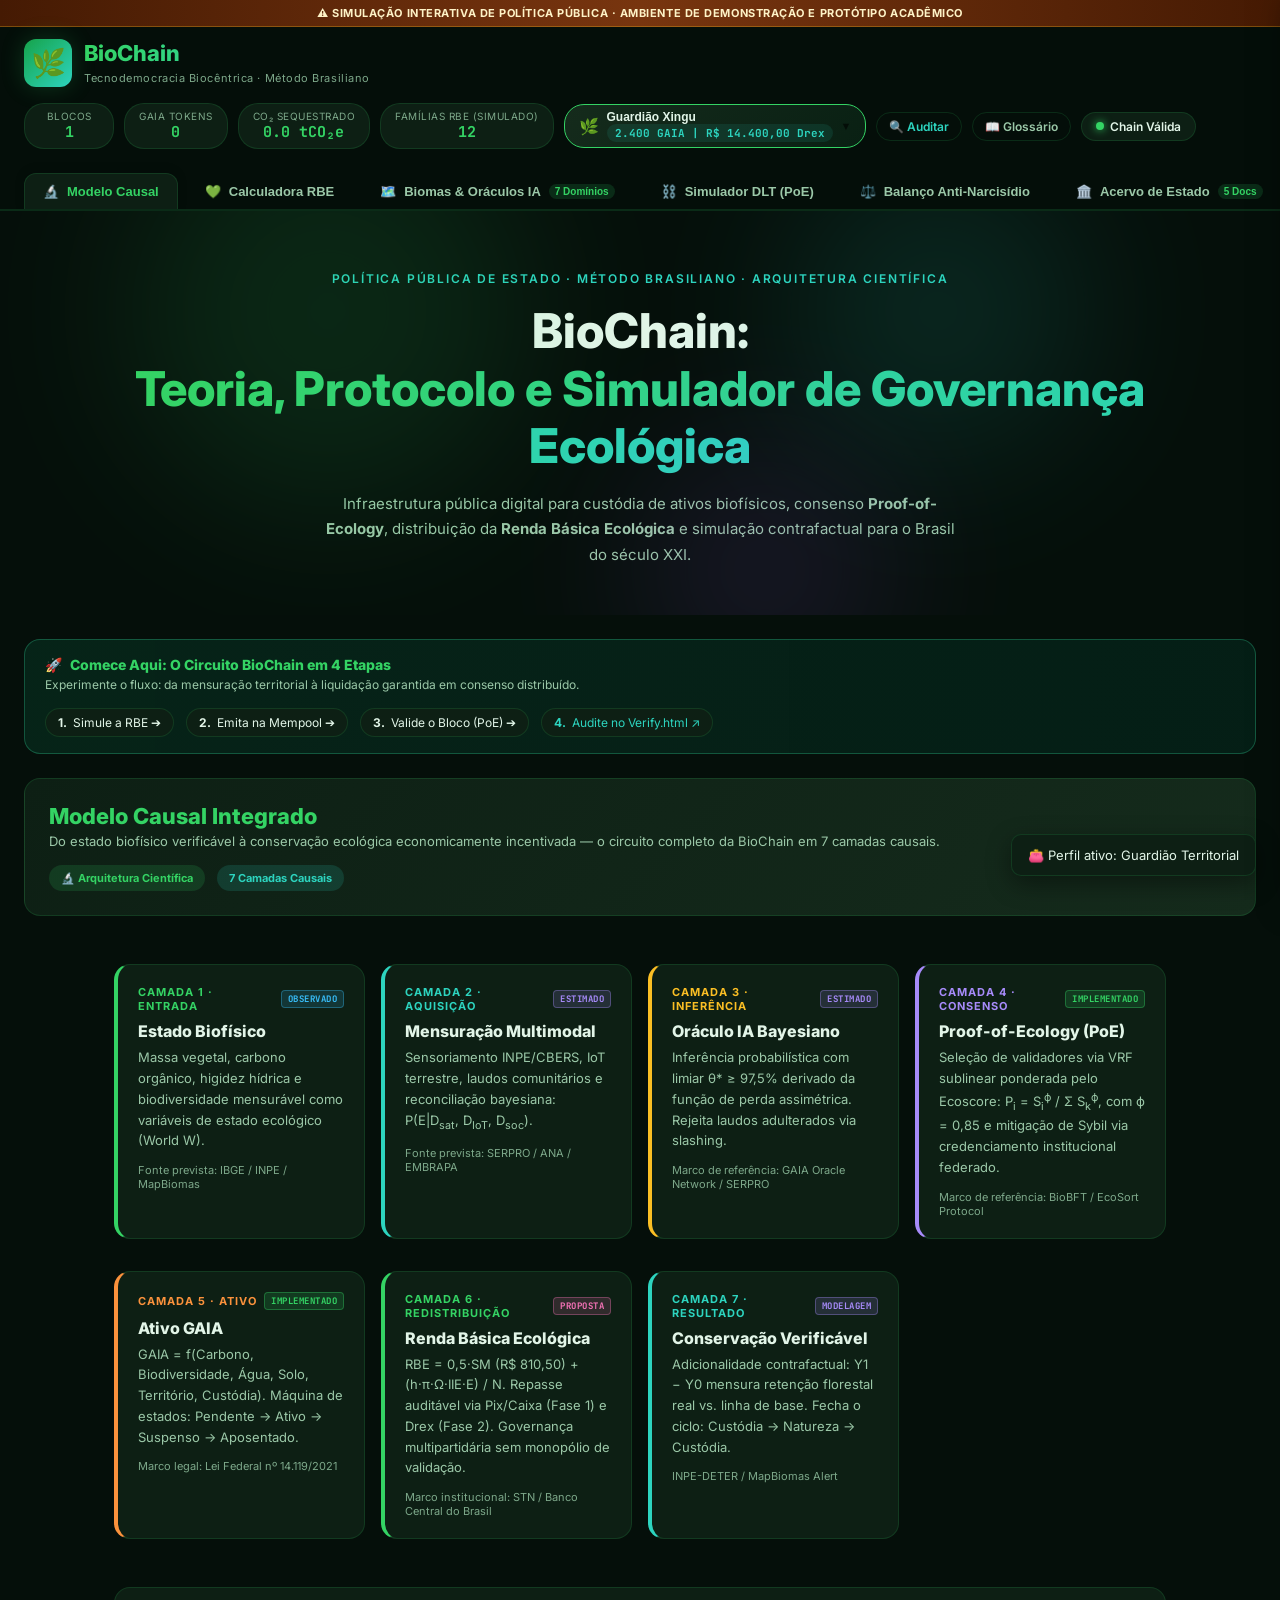
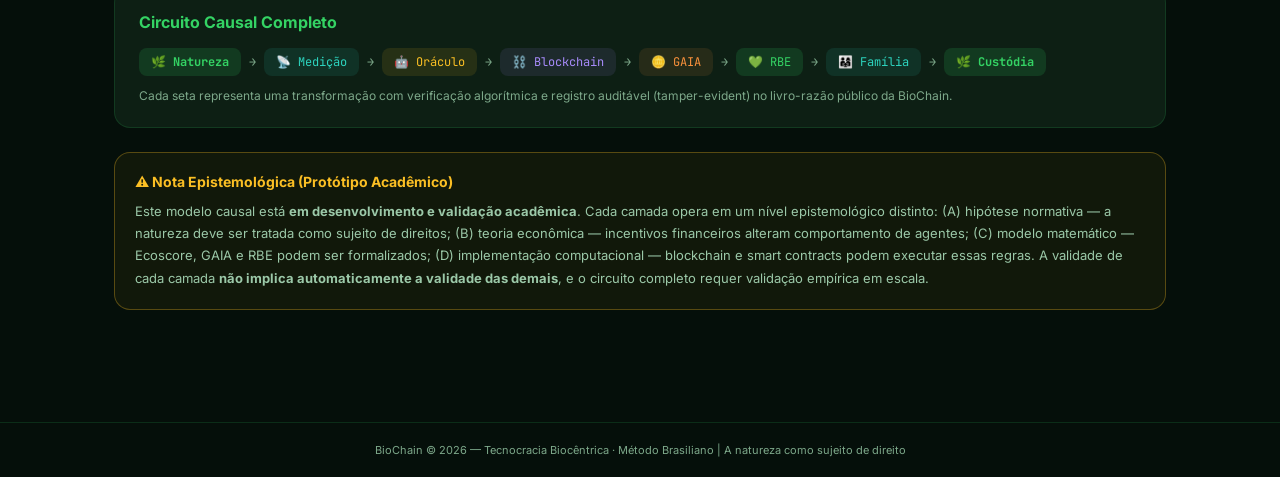
==== index.html @ 83ea4dd7 "feat: implementa as 53 propostas de melhoria (P0-P3) - parameters.json canonico, verify.html indepen" ====
<!DOCTYPE html>
<html lang="pt-BR">
<head>
  <meta charset="UTF-8" />
  <meta name="viewport" content="width=device-width, initial-scale=1.0" />
  <title>BioChain — Plataforma da Tecnocracia Biocêntrica & Política Pública</title>
  <meta name="description" content="Infraestrutura pública descentralizada para custódia de ativos naturais, Proof-of-Ecology, Renda Básica Ecológica e governança ecológica no Brasil." />
  <link rel="preconnect" href="https://fonts.googleapis.com" />
  <link rel="preconnect" href="https://fonts.gstatic.com" crossorigin />
  <link href="https://fonts.googleapis.com/css2?family=Inter:wght@300;400;500;600;700;800&family=JetBrains+Mono:wght@400;500;700&display=swap" rel="stylesheet" />
  <link rel="stylesheet" href="style.css" />
</head>
<body>

  <!-- ═══════════════════ BANNER DE PROTÓTIPO ═══════════════════ -->
  <div class="prototype-notice-bar">
    <span>⚠️ SIMULAÇÃO INTERATIVA DE POLÍTICA PÚBLICA · AMBIENTE DE DEMONSTRAÇÃO E PROTÓTIPO ACADÊMICO</span>
  </div>

  <!-- ═══════════════════ HEADER ═══════════════════ -->
  <header class="header">
    <div class="header-inner">
      <div class="brand">
        <div class="brand-icon">🌿</div>
        <div>
          <h1 class="brand-name">BioChain</h1>
          <span class="brand-sub">Tecnodemocracia Biocêntrica · Método Brasiliano</span>
        </div>
      </div>
      <div class="header-stats">
        <div class="stat-pill" id="stat-blocks">
          <span class="stat-label">Blocos</span>
          <span class="stat-val" id="val-blocks">1</span>
        </div>
        <div class="stat-pill" id="stat-tokens">
          <span class="stat-label">GAIA Tokens</span>
          <span class="stat-val" id="val-tokens">0</span>
        </div>
        <div class="stat-pill" id="stat-co2">
          <span class="stat-label">CO₂ Sequestrado</span>
          <span class="stat-val" id="val-co2">0 tC</span>
        </div>
        <div class="stat-pill" id="stat-rbe">
          <span class="stat-label">Famílias RBE (Simulado)</span>
          <span class="stat-val" id="val-rbe-familias">15.420</span>
        </div>
        <!-- BioWallet Pill (Acessível) -->
        <button type="button" class="wallet-pill" id="wallet-pill" onclick="toggleWalletDrawer()" aria-label="Abrir carteira digital Drex e perfil institucional" aria-expanded="false" aria-controls="wallet-drawer" title="Clique para gerenciar sua carteira Drex">
          <span class="wallet-profile-icon" id="wallet-icon">🌿</span>
          <div style="display: flex; flex-direction: column; text-align: left;">
            <span class="wallet-name" id="wallet-name">Guardião Xingu</span>
            <span class="wallet-balance-tag" id="wallet-balance">2.400 GAIA | R$ 14.400 Drex</span>
          </div>
          <span style="font-size: 11px; opacity: 0.6;">▼</span>
        </button>
        <a href="verify.html" target="_blank" class="btn btn-ghost btn-sm" title="Auditoria Criptográfica Independente (D14)" style="padding: 6px 12px; border-radius: 20px; font-size: 12px; border: 1px solid var(--border); color: var(--teal); text-decoration: none;">🔍 Auditar</a>
        <button type="button" class="btn btn-ghost btn-sm" onclick="openGlossaryModal()" title="Abrir glossário de conceitos e fórmulas da BioChain" aria-haspopup="dialog" style="padding: 6px 12px; border-radius: 20px; font-size: 12px; border: 1px solid var(--border);">
          📖 Glossário
        </button>
        <div class="pill-status" id="chain-status">
          <span class="dot green"></span> Chain Válida
        </div>
      </div>
    </div>

    <!-- Navegação por Módulos em Ordem Narrativa de Decisão -->
    <nav class="nav-tabs-container" role="tablist" aria-label="Módulos da Plataforma BioChain">
      <button class="tab-btn active" id="btn-tab-causal" onclick="switchTab('causal')" role="tab" aria-selected="true" aria-controls="tab-causal" tabindex="0">
        <span>🔬</span> Modelo Causal
      </button>
      <button class="tab-btn" id="btn-tab-rbe" onclick="switchTab('rbe')" role="tab" aria-selected="false" aria-controls="tab-rbe" tabindex="0">
        <span>💚</span> Calculadora RBE
      </button>
      <button class="tab-btn" id="btn-tab-biomas" onclick="switchTab('biomas')" role="tab" aria-selected="false" aria-controls="tab-biomas" tabindex="0">
        <span>🗺️</span> Biomas & Oráculos IA <span class="tab-badge">7 Domínios</span>
      </button>
      <button class="tab-btn" id="btn-tab-dlt" onclick="switchTab('dlt')" role="tab" aria-selected="false" aria-controls="tab-dlt" tabindex="0">
        <span>⛓️</span> Simulador DLT (PoE)
      </button>
      <button class="tab-btn" id="btn-tab-narcisidio" onclick="switchTab('narcisidio')" role="tab" aria-selected="false" aria-controls="tab-narcisidio" tabindex="0">
        <span>⚖️</span> Balanço Anti-Narcisídio
      </button>
      <button class="tab-btn" id="btn-tab-politica" onclick="switchTab('politica')" role="tab" aria-selected="false" aria-controls="tab-politica" tabindex="0">
        <span>🏛️</span> Acervo de Estado <span class="tab-badge">5 Docs</span>
      </button>
    </nav>
  </header>

  <!-- ═══════════════════ HERO ═══════════════════ -->
  <section class="hero">
    <div class="hero-bg-orbs">
      <div class="orb orb1"></div>
      <div class="orb orb2"></div>
      <div class="orb orb3"></div>
    </div>
    <div class="hero-content">
      <p class="hero-eyebrow">Política Pública de Estado · Método Brasiliano · Arquitetura Científica</p>
      <h2 class="hero-title">BioChain:<br/><span class="gradient-text">Teoria, Protocolo e Simulador de Governança Ecológica</span></h2>
      <p class="hero-desc">
        Infraestrutura pública digital para custódia de ativos biofísicos, consenso <b>Proof-of-Ecology</b>,
        distribuição da <b>Renda Básica Ecológica</b> e simulação contrafactual para o Brasil do século XXI.
      </p>
    </div>
  </section>

  <!-- ═══════════════════ TAB: MODELO CAUSAL INTEGRADO ═══════════════════ -->
  <div id="tab-causal" class="tab-content active" role="tabpanel" aria-labelledby="btn-tab-causal" tabindex="0">
    <section class="biomes-section">
      <!-- Onboarding Guiado (F3) -->
      <div class="onboarding-banner" role="region" aria-label="Guia Rápido de Onboarding">
        <div>
          <div style="font-weight: 800; font-size: 14px; color: var(--green); display: flex; align-items: center; gap: 8px;">
            <span>🚀</span> Comece Aqui: O Circuito BioChain em 4 Etapas
          </div>
          <div style="font-size: 12px; color: var(--text2); margin-top: 4px;">
            Experimente o fluxo: da mensuração territorial à liquidação garantida em consenso distribuído.
          </div>
        </div>
        <div class="onboarding-steps">
          <div class="onboarding-step-pill" onclick="switchTab('rbe')"><b>1.</b> Simule a RBE ➔</div>
          <div class="onboarding-step-pill" onclick="switchTab('dlt')"><b>2.</b> Emita na Mempool ➔</div>
          <div class="onboarding-step-pill" onclick="switchTab('dlt'); setTimeout(mineBlock, 300);"><b>3.</b> Valide o Bloco (PoE) ➔</div>
          <a href="verify.html" target="_blank" class="onboarding-step-pill" style="text-decoration:none; color:var(--teal);"><b>4.</b> Audite no Verify.html ↗</a>
        </div>
      </div>
      <div class="biomes-header-box">
        <div>
          <h2 style="font-size: 22px; font-weight: 800; color: var(--green);">Modelo Causal Integrado</h2>
          <p style="font-size: 13px; color: var(--text2); margin-top: 4px;">
            Do estado biofísico verificável à conservação ecológica economicamente incentivada — o circuito completo da BioChain em 7 camadas causais.
          </p>
        </div>
        <div style="display: flex; gap: 12px; align-items: center;">
          <span class="badge" style="background: rgba(52,211,100,0.15); color: var(--green); padding: 6px 12px; border-radius: 20px;">
            🔬 Arquitetura Científica
          </span>
          <span class="badge" style="background: rgba(45,212,191,0.15); color: var(--teal); padding: 6px 12px; border-radius: 20px;">
            7 Camadas Causais
          </span>
        </div>
      </div>

      <!-- Diagrama de Fluxo Causal em 7 Camadas -->
      <div style="padding: 24px; max-width: 1100px; margin: 0 auto;">

        <!-- Ciclo visual em seta com cards -->
        <div style="display: grid; grid-template-columns: repeat(auto-fit, minmax(220px, 1fr)); gap: 16px; margin-bottom: 32px;">

          <div class="card" style="border-left: 4px solid var(--green); padding: 20px;">
            <div style="display:flex; justify-content:space-between; align-items:center; margin-bottom: 8px;"><span style="font-size: 11px; font-weight: 700; color: var(--green); text-transform: uppercase; letter-spacing: 1px;">Camada 1 · Entrada</span><span class="data-tag data-tag-obs">Observado</span></div>
            <div style="font-size: 16px; font-weight: 800; color: var(--text); margin-bottom: 6px;">Estado Biofísico</div>
            <div style="font-size: 13px; color: var(--text2); line-height: 1.6;">Massa vegetal, carbono orgânico, higidez hídrica e biodiversidade mensurável como variáveis de estado ecológico (World W).</div>
            <div style="margin-top: 12px; font-size: 11px; color: var(--text3);">Fonte prevista: IBGE / INPE / MapBiomas</div>
          </div>

          <div class="card" style="border-left: 4px solid var(--teal); padding: 20px;">
            <div style="display:flex; justify-content:space-between; align-items:center; margin-bottom: 8px;"><span style="font-size: 11px; font-weight: 700; color: var(--teal); text-transform: uppercase; letter-spacing: 1px;">Camada 2 · Aquisição</span><span class="data-tag data-tag-est">Estimado</span></div>
            <div style="font-size: 16px; font-weight: 800; color: var(--text); margin-bottom: 6px;">Mensuração Multimodal</div>
            <div style="font-size: 13px; color: var(--text2); line-height: 1.6;">Sensoriamento INPE/CBERS, IoT terrestre, laudos comunitários e reconciliação bayesiana: P(E|D<sub>sat</sub>, D<sub>IoT</sub>, D<sub>soc</sub>).</div>
            <div style="margin-top: 12px; font-size: 11px; color: var(--text3);">Fonte prevista: SERPRO / ANA / EMBRAPA</div>
          </div>

          <div class="card" style="border-left: 4px solid var(--gold); padding: 20px;">
            <div style="display:flex; justify-content:space-between; align-items:center; margin-bottom: 8px;"><span style="font-size: 11px; font-weight: 700; color: var(--gold); text-transform: uppercase; letter-spacing: 1px;">Camada 3 · Inferência</span><span class="data-tag data-tag-est">Estimado</span></div>
            <div style="font-size: 16px; font-weight: 800; color: var(--text); margin-bottom: 6px;">Oráculo IA Bayesiano</div>
            <div style="font-size: 13px; color: var(--text2); line-height: 1.6;">Inferência probabilística com limiar θ* ≥ 97,5% derivado da função de perda assimétrica. Rejeita laudos adulterados via slashing.</div>
            <div style="margin-top: 12px; font-size: 11px; color: var(--text3);">Marco de referência: GAIA Oracle Network / SERPRO</div>
          </div>

          <div class="card" style="border-left: 4px solid #a78bfa; padding: 20px;">
            <div style="display:flex; justify-content:space-between; align-items:center; margin-bottom: 8px;"><span style="font-size: 11px; font-weight: 700; color: #a78bfa; text-transform: uppercase; letter-spacing: 1px;">Camada 4 · Consenso</span><span class="data-tag data-tag-norm">Implementado</span></div>
            <div style="font-size: 16px; font-weight: 800; color: var(--text); margin-bottom: 6px;">Proof-of-Ecology (PoE)</div>
            <div style="font-size: 13px; color: var(--text2); line-height: 1.6;">Seleção de validadores via VRF sublinear ponderada pelo Ecoscore: P<sub>i</sub> = S<sub>i</sub><sup>ϕ</sup> / Σ S<sub>k</sub><sup>ϕ</sup>, com ϕ = 0,85 e mitigação de Sybil via credenciamento institucional federado.</div>
            <div style="margin-top: 12px; font-size: 11px; color: var(--text3);">Marco de referência: BioBFT / EcoSort Protocol</div>
          </div>

          <div class="card" style="border-left: 4px solid #fb923c; padding: 20px;">
            <div style="display:flex; justify-content:space-between; align-items:center; margin-bottom: 8px;"><span style="font-size: 11px; font-weight: 700; color: #fb923c; text-transform: uppercase; letter-spacing: 1px;">Camada 5 · Ativo</span><span class="data-tag data-tag-norm">Implementado</span></div>
            <div style="font-size: 16px; font-weight: 800; color: var(--text); margin-bottom: 6px;">Ativo GAIA</div>
            <div style="font-size: 13px; color: var(--text2); line-height: 1.6;">GAIA = f(Carbono, Biodiversidade, Água, Solo, Território, Custódia). Máquina de estados: Pendente → Ativo → Suspenso → Aposentado.</div>
            <div style="margin-top: 12px; font-size: 11px; color: var(--text3);">Marco legal: Lei Federal nº 14.119/2021</div>
          </div>

          <div class="card" style="border-left: 4px solid var(--green); padding: 20px;">
            <div style="display:flex; justify-content:space-between; align-items:center; margin-bottom: 8px;"><span style="font-size: 11px; font-weight: 700; color: var(--green); text-transform: uppercase; letter-spacing: 1px;">Camada 6 · Redistribuição</span><span class="data-tag data-tag-prop">Proposta</span></div>
            <div style="font-size: 16px; font-weight: 800; color: var(--text); margin-bottom: 6px;">Renda Básica Ecológica</div>
            <div style="font-size: 13px; color: var(--text2); line-height: 1.6;">RBE = 0,5·SM (R$ 810,50) + (h·π·Ω·IIE·E) / N. Repasse auditável via Pix/Caixa (Fase 1) e Drex (Fase 2). Governança multipartidária sem monopólio de validação.</div>
            <div style="margin-top: 12px; font-size: 11px; color: var(--text3);">Marco institucional: STN / Banco Central do Brasil</div>
          </div>

          <div class="card" style="border-left: 4px solid var(--teal); padding: 20px;">
            <div style="display:flex; justify-content:space-between; align-items:center; margin-bottom: 8px;"><span style="font-size: 11px; font-weight: 700; color: var(--teal); text-transform: uppercase; letter-spacing: 1px;">Camada 7 · Resultado</span><span class="data-tag data-tag-est">Modelagem</span></div>
            <div style="font-size: 16px; font-weight: 800; color: var(--text); margin-bottom: 6px;">Conservação Verificável</div>
            <div style="font-size: 13px; color: var(--text2); line-height: 1.6;">Adicionalidade contrafactual: Y1 − Y0 mensura retenção florestal real vs. linha de base. Fecha o ciclo: Custódia → Natureza → Custódia.</div>
            <div style="margin-top: 12px; font-size: 11px; color: var(--text3);">INPE-DETER / MapBiomas Alert</div>
          </div>

        </div>

        <!-- Diagrama de fluxo em linha -->
        <div class="card" style="padding: 24px; margin-bottom: 24px;">
          <h3 style="font-size: 16px; font-weight: 700; color: var(--green); margin-bottom: 16px;">Circuito Causal Completo</h3>
          <div style="display: flex; align-items: center; gap: 8px; flex-wrap: wrap; font-size: 12px; font-family: 'JetBrains Mono', monospace;">
            <span style="background: rgba(52,211,100,0.15); color: var(--green); padding: 6px 12px; border-radius: 8px; font-weight: 700;">🌿 Natureza</span>
            <span style="color: var(--text3);">→</span>
            <span style="background: rgba(45,212,191,0.1); color: var(--teal); padding: 6px 12px; border-radius: 8px;">📡 Medição</span>
            <span style="color: var(--text3);">→</span>
            <span style="background: rgba(251,191,36,0.1); color: var(--gold); padding: 6px 12px; border-radius: 8px;">🤖 Oráculo</span>
            <span style="color: var(--text3);">→</span>
            <span style="background: rgba(167,139,250,0.1); color: #a78bfa; padding: 6px 12px; border-radius: 8px;">⛓️ Blockchain</span>
            <span style="color: var(--text3);">→</span>
            <span style="background: rgba(251,146,60,0.1); color: #fb923c; padding: 6px 12px; border-radius: 8px;">🪙 GAIA</span>
            <span style="color: var(--text3);">→</span>
            <span style="background: rgba(52,211,100,0.15); color: var(--green); padding: 6px 12px; border-radius: 8px;">💚 RBE</span>
            <span style="color: var(--text3);">→</span>
            <span style="background: rgba(45,212,191,0.1); color: var(--teal); padding: 6px 12px; border-radius: 8px;">👨‍👩‍👧 Família</span>
            <span style="color: var(--text3);">→</span>
            <span style="background: rgba(52,211,100,0.15); color: var(--green); padding: 6px 12px; border-radius: 8px; font-weight: 700;">🌿 Custódia</span>
          </div>
          <p style="font-size: 12px; color: var(--text3); margin-top: 12px;">Cada seta representa uma transformação com verificação algorítmica e registro auditável (tamper-evident) no livro-razão público da BioChain.</p>
        </div>

        <!-- Nota Epistemológica -->
        <div class="card" style="padding: 20px; border: 1px solid rgba(251,191,36,0.3); background: rgba(251,191,36,0.05);">
          <h3 style="font-size: 14px; font-weight: 700; color: var(--gold); margin-bottom: 10px;">⚠️ Nota Epistemológica (Protótipo Acadêmico)</h3>
          <p style="font-size: 13px; color: var(--text2); line-height: 1.7;">
            Este modelo causal está <b>em desenvolvimento e validação acadêmica</b>. Cada camada opera em um nível epistemológico distinto: 
            (A) hipótese normativa — a natureza deve ser tratada como sujeito de direitos; 
            (B) teoria econômica — incentivos financeiros alteram comportamento de agentes; 
            (C) modelo matemático — Ecoscore, GAIA e RBE podem ser formalizados; 
            (D) implementação computacional — blockchain e smart contracts podem executar essas regras.
            A validade de cada camada <b>não implica automaticamente a validade das demais</b>, e o circuito completo requer validação empírica em escala.
          </p>
        </div>

      </div>
    </section>
  </div>

  <!-- ═══════════════════ TAB 3: CALCULADORA RBE & DREX ═══════════════════ -->
  <div id="tab-rbe" class="tab-content" role="tabpanel" aria-labelledby="btn-tab-rbe" tabindex="0">
    <section class="rbe-section">
      <div class="biomes-header-box">
        <div>
          <h2 style="font-size: 22px; font-weight: 800; color: var(--green);">Simulador do Programa Nacional de Renda Básica Ecológica (RBE)</h2>
          <p style="font-size: 13px; color: var(--text2); margin-top: 4px;">
            Cálculo paramétrico do benefício de custódia segundo o Art. 14 do Anteprojeto de Lei da BioChain, com liquidação automática via Drex (Real Digital).
          </p>
        </div>
      </div>

      <div class="rbe-grid">
        <!-- Controles / Sliders -->
        <div class="card">
          <div class="card-header">
            <span class="card-icon">🎛️</span>
            <h3>Parâmetros Territoriais de Custódia</h3>
          </div>

          <div class="form-group">
            <label for="rbe-bioma">Bioma sob Custódia</label>
            <select id="rbe-bioma" onchange="calculateRBE()">
              <option value="Pantanal">Pantanal (Fator de Estresse: 1.35x)</option>
              <option value="Mata Atlântica">Mata Atlântica (Fator de Estresse: 1.40x)</option>
              <option value="Cerrado">Cerrado (Fator de Estresse: 1.25x)</option>
              <option value="Amazônia" selected>Amazônia (Fator de Estresse: 1.20x)</option>
              <option value="Caatinga">Caatinga (Fator de Estresse: 1.30x)</option>
              <option value="Pampa">Pampa (Fator de Estresse: 1.15x)</option>
              <option value="Zona Costeira e Marinha">Zona Costeira e Marinha (Fator: 1.25x)</option>
            </select>
          </div>

          <div class="range-slider-wrap">
            <div class="range-slider-head">
              <label for="rbe-area-slider">Área Preservada Auditada</label>
              <output class="range-val-badge" id="rbe-area-val" for="rbe-area-slider" aria-live="polite">150 ha</output>
            </div>
            <input type="range" class="range-input" id="rbe-area-slider" min="10" max="2000" step="10" value="150" oninput="calculateRBE()" aria-label="Área preservada auditada em hectares" />
          </div>

          <div class="range-slider-wrap">
            <div class="range-slider-head">
              <label for="rbe-families-slider">Famílias Guardiãs no Território</label>
              <output class="range-val-badge" id="rbe-families-val" for="rbe-families-slider" aria-live="polite">12 famílias</output>
            </div>
            <input type="range" class="range-input" id="rbe-families-slider" min="1" max="100" step="1" value="12" oninput="calculateRBE()" aria-label="Número de famílias guardiãs no território" />
          </div>

          <div class="range-slider-wrap">
            <div class="range-slider-head">
              <label for="rbe-iie-slider">Índice de Integridade Ecológica (IIE)</label>
              <output class="range-val-badge" id="rbe-iie-val" for="rbe-iie-slider" aria-live="polite">94%</output>
            </div>
            <input type="range" class="range-input" id="rbe-iie-slider" min="50" max="100" step="1" value="94" oninput="calculateRBE()" aria-label="Índice de Integridade Ecológica" />
          </div>

          <div style="background: var(--bg2); padding: 14px; border-radius: var(--radius-sm); font-size: 12px; color: var(--text2); line-height: 1.5;">
            💡 <b>Fórmula do Anteprojeto (Art. 14):</b> <code>RBE = 0,5·SM + (h·π·Ω·IIE·E) / N</code>, onde <b>0,5·SM = R$ 810,50</b> (piso social incondicional proposto), <b>π = R$ 12,50/ha·mês</b> (PSA Lei 14.119/2021), <b>Ω</b> é o fator de estresse do bioma, <b>IIE</b> a integridade auditada e <b>E = 1,0</b> a elegibilidade territorial. <span style="display:block;margin-top:6px;font-size:11px;color:var(--text3);">Teto prudencial distributivo: R$ 2.500,00/família·mês de PSA (Art. 14, § 3º) para evitar assimetrias concentradoras.</span>
          </div>
        </div>

        <!-- Resultados & Drex -->
        <div class="card">
          <div class="card-header">
            <span class="card-icon">💳</span>
            <h3>Demonstrativo de Liquidação</h3>
          </div>

          <div style="background: linear-gradient(135deg, rgba(52,211,100,0.1), rgba(45,212,191,0.05)); border: 1px solid var(--green); border-radius: var(--radius); padding: 20px; text-align: center; margin-bottom: 20px;">
            <span style="font-size: 12px; color: var(--text3); text-transform: uppercase; letter-spacing: 0.05em;">RBE Mensal por Família</span>
            <div style="font-size: 36px; font-weight: 800; color: var(--green); font-family: 'JetBrains Mono', monospace; margin: 6px 0;" id="rbe-total-family">
              —
            </div>
            <span style="font-size: 12px; color: var(--teal);" id="rbe-gaia-equiv">
              —
            </span>
          </div>

          <div class="biome-stats-grid">
            <div class="biome-stat-box">
              <span class="biome-stat-lbl">Repasse Mensal Território</span>
              <span class="biome-stat-val" id="rbe-territorio-total">—</span>
            </div>
            <div class="biome-stat-box">
              <span class="biome-stat-lbl">CO₂e Sequestrado Anual</span>
              <span class="biome-stat-val" id="rbe-co2-anual">—</span>
            </div>
            <div class="biome-stat-box" style="grid-column: 1 / -1; background: rgba(45, 212, 191, 0.05); border-color: rgba(45, 212, 191, 0.2);">
              <span class="biome-stat-lbl">Adicionalidade Ecológica Contrafactual (Y1 - Y0)</span>
              <span class="biome-stat-val" id="rbe-additionality-val" style="color: var(--teal); font-size: 13px;">—</span>
            </div>
          </div>

          <!-- Comprovante Criptográfico RBE em 2 Fases -->
          <div class="drex-receipt-box">
            <div style="display: flex; justify-content: space-between; border-bottom: 1px dashed var(--border); padding-bottom: 6px; margin-bottom: 8px;">
              <span>ARQUITETURA RBE (FASE 1: PIX/CAIXA | FASE 2: DREX VAREJO)</span>
              <span style="color: var(--teal);">● SIMULAÇÃO DE FLUXO</span>
            </div>
            <div>Beneficiário: Família Guardiã Xingu (Hash: 0x9f4c...3e1a)</div>
            <div>Trilho Vigente (Fase 1): Pix / Caixa Econômica Federal (Conta Social)</div>
            <div>Migração Futura (Fase 2): Smart Contracts Drex Varejo (Roadmap Bacen)</div>
            <div style="margin-top: 6px; color: var(--green);">Taxa de Intermediação: R$ 0,00 (Zero Pedágio)</div>
          </div>

          <button class="btn btn-primary" style="margin-top: 16px; width: 100%;" onclick="simulateRBEDeposit()">
            <span>🚀</span> Simular Emissão de Lote RBE On-Chain
          </button>
        </div>
      </div>
    </section>
  </div>

  <!-- ═══════════════════ TAB 2: BIOMAS & ORÁCULOS IA ═══════════════════ -->
  <div id="tab-biomas" class="tab-content" role="tabpanel" aria-labelledby="btn-tab-biomas" tabindex="0">
    <section class="biomes-section">
      <div class="biomes-header-box">
        <div>
          <h2 style="font-size: 22px; font-weight: 800; color: var(--green);">Rede Nacional de Oráculos Ambientais</h2>
          <p style="font-size: 13px; color: var(--text2); margin-top: 4px;">
            Fusão em tempo real de sensoriamento orbital (INPE/CBERS/Sentinel), telemetria IoT terrestre e laudos comunitários em nuvem de Estado (SERPRO/RNP).
          </p>
        </div>
        <div style="display: flex; gap: 12px; align-items: center;">
          <span class="badge" style="background: rgba(52,211,100,0.15); color: var(--green); padding: 6px 12px; border-radius: 20px;">
            ● 7 Biomas Sincronizados
          </span>
          <span class="badge" style="background: rgba(45,212,191,0.15); color: var(--teal); padding: 6px 12px; border-radius: 20px;">
            Reconciliação Bayesiana: 98.9% (Simulado)
          </span>
        </div>
      </div>

      <!-- MAPA VETORIAL INTERATIVO DOS 7 BIOMAS -->
      <div class="map-section-box">
        <div class="map-header-row">
          <div>
            <h3 style="font-size: 19px; font-weight: 800; color: var(--green);">Mapa Geoespacial dos Biomas Brasileiros</h3>
            <p style="font-size: 12px; color: var(--text2); margin-top: 4px;">
              Clique em qualquer bioma ou nó guardião para inspecionar dados orbitais ao vivo e sincronizar a calculadora territorial.
            </p>
          </div>
          <div style="display: flex; gap: 8px;">
            <span class="badge" style="background: rgba(52,211,100,0.15); color: var(--green); padding: 5px 12px; border-radius: 12px; font-size: 11px;">
              ● 7 Biomas Sincronizados
            </span>
            <span class="badge" style="background: rgba(45,212,191,0.15); color: var(--teal); padding: 5px 12px; border-radius: 12px; font-size: 11px;">
              📡 Oráculos SERPRO/INPE Ativos
            </span>
          </div>
        </div>

        <div class="map-container-wrap">
          <!-- SVG Vetorial do Território Brasileiro -->
          <div class="brazil-svg-box">
            <svg viewBox="0 0 600 600" id="brazil-map-svg">
              <defs>
                <linearGradient id="grad-amz" x1="0%" y1="0%" x2="100%" y2="100%">
                  <stop offset="0%" stop-color="#059669" stop-opacity="0.8" />
                  <stop offset="100%" stop-color="#10b981" stop-opacity="0.9" />
                </linearGradient>
                <linearGradient id="grad-cer" x1="0%" y1="0%" x2="100%" y2="100%">
                  <stop offset="0%" stop-color="#d97706" stop-opacity="0.75" />
                  <stop offset="100%" stop-color="#f59e0b" stop-opacity="0.85" />
                </linearGradient>
                <linearGradient id="grad-caa" x1="0%" y1="0%" x2="100%" y2="100%">
                  <stop offset="0%" stop-color="#ea580c" stop-opacity="0.75" />
                  <stop offset="100%" stop-color="#fb923c" stop-opacity="0.85" />
                </linearGradient>
                <linearGradient id="grad-mat" x1="0%" y1="0%" x2="100%" y2="100%">
                  <stop offset="0%" stop-color="#047857" stop-opacity="0.8" />
                  <stop offset="100%" stop-color="#34d399" stop-opacity="0.9" />
                </linearGradient>
                <linearGradient id="grad-pan" x1="0%" y1="0%" x2="100%" y2="100%">
                  <stop offset="0%" stop-color="#0891b2" stop-opacity="0.8" />
                  <stop offset="100%" stop-color="#22d3ee" stop-opacity="0.9" />
                </linearGradient>
                <linearGradient id="grad-pam" x1="0%" y1="0%" x2="100%" y2="100%">
                  <stop offset="0%" stop-color="#65a30d" stop-opacity="0.8" />
                  <stop offset="100%" stop-color="#a3e635" stop-opacity="0.9" />
                </linearGradient>
                <linearGradient id="grad-cos" x1="0%" y1="0%" x2="100%" y2="100%">
                  <stop offset="0%" stop-color="#0284c7" stop-opacity="0.5" />
                  <stop offset="100%" stop-color="#38bdf8" stop-opacity="0.7" />
                </linearGradient>
              </defs>

              <!-- Zona Costeira / Marinha -->
              <path class="biome-path" id="biome-svg-cos" d="M 520,130 Q 580,240 520,380 L 460,490 L 390,580 L 420,590 L 510,480 Q 610,330 550,140 Z" fill="url(#grad-cos)" onclick="selectBiomeFromMap('cos')" tabindex="0" role="button" aria-label="Zona Costeira e Marinha" onkeydown="if(event.key==='Enter'||event.key===' '){selectBiomeFromMap('cos');event.preventDefault();}">
                <title>Zona Costeira e Marinha</title>
              </path>

              <!-- Amazônia -->
              <path class="biome-path selected" id="biome-svg-amz" d="M 50,180 Q 90,70 210,50 Q 310,45 370,110 L 390,180 L 310,230 L 230,290 L 110,270 Z" fill="url(#grad-amz)" onclick="selectBiomeFromMap('amz')" tabindex="0" role="button" aria-label="Bioma Amazônia" onkeydown="if(event.key==='Enter'||event.key===' '){selectBiomeFromMap('amz');event.preventDefault();}">
                <title>Bioma Amazônia</title>
              </path>

              <!-- Cerrado -->
              <path class="biome-path" id="biome-svg-cer" d="M 230,290 L 310,230 L 390,180 L 420,210 L 410,340 L 330,390 L 250,380 L 225,330 Z" fill="url(#grad-cer)" onclick="selectBiomeFromMap('cer')" tabindex="0" role="button" aria-label="Bioma Cerrado" onkeydown="if(event.key==='Enter'||event.key===' '){selectBiomeFromMap('cer');event.preventDefault();}">
                <title>Bioma Cerrado</title>
              </path>

              <!-- Caatinga -->
              <path class="biome-path" id="biome-svg-caa" d="M 390,180 Q 470,120 530,155 L 535,225 L 455,265 L 420,210 Z" fill="url(#grad-caa)" onclick="selectBiomeFromMap('caa')" tabindex="0" role="button" aria-label="Bioma Caatinga" onkeydown="if(event.key==='Enter'||event.key===' '){selectBiomeFromMap('caa');event.preventDefault();}">
                <title>Bioma Caatinga</title>
              </path>

              <!-- Mata Atlântica -->
              <path class="biome-path" id="biome-svg-mat" d="M 455,265 L 535,225 Q 515,310 475,390 L 415,480 L 365,460 L 410,340 Z" fill="url(#grad-mat)" onclick="selectBiomeFromMap('mat')" tabindex="0" role="button" aria-label="Bioma Mata Atlântica" onkeydown="if(event.key==='Enter'||event.key===' '){selectBiomeFromMap('mat');event.preventDefault();}">
                <title>Bioma Mata Atlântica</title>
              </path>

              <!-- Pantanal -->
              <path class="biome-path" id="biome-svg-pan" d="M 195,335 L 245,315 L 255,385 L 205,395 Z" fill="url(#grad-pan)" onclick="selectBiomeFromMap('pan')" tabindex="0" role="button" aria-label="Bioma Pantanal" onkeydown="if(event.key==='Enter'||event.key===' '){selectBiomeFromMap('pan');event.preventDefault();}">
                <title>Bioma Pantanal</title>
              </path>

              <!-- Pampa -->
              <path class="biome-path" id="biome-svg-pam" d="M 335,485 L 415,480 L 390,575 L 320,565 Z" fill="url(#grad-pam)" onclick="selectBiomeFromMap('pam')" tabindex="0" role="button" aria-label="Bioma Pampa" onkeydown="if(event.key==='Enter'||event.key===' '){selectBiomeFromMap('pam');event.preventDefault();}">
                <title>Bioma Pampa</title>
              </path>

              <!-- Marcadores de Nós Guardiões Georreferenciados -->
              <g class="map-node-dot" onclick="selectBiomeFromMap('amz')" tabindex="0" role="button" aria-label="Nó Guardian-Amazônia" onkeydown="if(event.key==='Enter'||event.key===' '){selectBiomeFromMap('amz');event.preventDefault();}">
                <title>Nó Guardian-Amazônia</title>
                <circle cx="210" cy="150" r="14" fill="#10b981" class="node-pulse-ring" />
                <circle cx="210" cy="150" r="6" fill="#ffffff" stroke="#059669" stroke-width="2" />
                <text x="220" y="145" fill="#e2f5e8" font-size="10" font-family="JetBrains Mono" font-weight="700">Guardian-Amazônia</text>
              </g>

              <g class="map-node-dot" onclick="selectBiomeFromMap('cer')" tabindex="0" role="button" aria-label="Nó Guardian-Cerrado" onkeydown="if(event.key==='Enter'||event.key===' '){selectBiomeFromMap('cer');event.preventDefault();}">
                <title>Nó Guardian-Cerrado</title>
                <circle cx="315" cy="295" r="14" fill="#f59e0b" class="node-pulse-ring" />
                <circle cx="315" cy="295" r="6" fill="#ffffff" stroke="#d97706" stroke-width="2" />
                <text x="325" y="290" fill="#e2f5e8" font-size="10" font-family="JetBrains Mono" font-weight="700">Guardian-Cerrado</text>
              </g>

              <g class="map-node-dot" onclick="selectBiomeFromMap('caa')" tabindex="0" role="button" aria-label="Nó Guardian-Caatinga" onkeydown="if(event.key==='Enter'||event.key===' '){selectBiomeFromMap('caa');event.preventDefault();}">
                <title>Nó Guardian-Caatinga</title>
                <circle cx="455" cy="195" r="14" fill="#ea580c" class="node-pulse-ring" />
                <circle cx="455" cy="195" r="6" fill="#ffffff" stroke="#c2410c" stroke-width="2" />
                <text x="400" y="180" fill="#e2f5e8" font-size="10" font-family="JetBrains Mono" font-weight="700">Guardian-Caatinga</text>
              </g>

              <g class="map-node-dot" onclick="selectBiomeFromMap('mat')" tabindex="0" role="button" aria-label="Nó Guardian-Mata-Atlântica" onkeydown="if(event.key==='Enter'||event.key===' '){selectBiomeFromMap('mat');event.preventDefault();}">
                <title>Nó Guardian-Mata-Atlântica</title>
                <circle cx="440" cy="390" r="14" fill="#34d399" class="node-pulse-ring" />
                <circle cx="440" cy="390" r="6" fill="#ffffff" stroke="#047857" stroke-width="2" />
                <text x="450" y="405" fill="#e2f5e8" font-size="10" font-family="JetBrains Mono" font-weight="700">Guardian-Mata-Atlântica</text>
              </g>

              <g class="map-node-dot" onclick="selectBiomeFromMap('pan')" tabindex="0" role="button" aria-label="Nó Guardian-Pantanal" onkeydown="if(event.key==='Enter'||event.key===' '){selectBiomeFromMap('pan');event.preventDefault();}">
                <title>Nó Guardian-Pantanal</title>
                <circle cx="225" cy="355" r="14" fill="#22d3ee" class="node-pulse-ring" />
                <circle cx="225" cy="355" r="6" fill="#ffffff" stroke="#0891b2" stroke-width="2" />
                <text x="120" y="360" fill="#e2f5e8" font-size="10" font-family="JetBrains Mono" font-weight="700">Guardian-Pantanal</text>
              </g>

              <g class="map-node-dot" onclick="selectBiomeFromMap('pam')" tabindex="0" role="button" aria-label="Nó Guardian-Pampa" onkeydown="if(event.key==='Enter'||event.key===' '){selectBiomeFromMap('pam');event.preventDefault();}">
                <title>Nó Guardian-Pampa</title>
                <circle cx="360" cy="530" r="14" fill="#a3e635" class="node-pulse-ring" />
                <circle cx="360" cy="530" r="6" fill="#ffffff" stroke="#65a30d" stroke-width="2" />
                <text x="370" y="545" fill="#e2f5e8" font-size="10" font-family="JetBrains Mono" font-weight="700">Guardian-Pampa</text>
              </g>

              <g class="map-node-dot" onclick="selectBiomeFromMap('cos')" tabindex="0" role="button" aria-label="Nó Guardian-Costeiro" onkeydown="if(event.key==='Enter'||event.key===' '){selectBiomeFromMap('cos');event.preventDefault();}">
                <title>Nó Guardian-Costeiro</title>
                <circle cx="510" cy="310" r="14" fill="#38bdf8" class="node-pulse-ring" />
                <circle cx="510" cy="310" r="6" fill="#ffffff" stroke="#0284c7" stroke-width="2" />
                <text x="460" y="295" fill="#e2f5e8" font-size="10" font-family="JetBrains Mono" font-weight="700">Guardian-Costeiro</text>
              </g>
            </svg>
          </div>

          <!-- Card de Detalhe Espacial do Bioma Selecionado -->
          <div class="map-info-card" id="map-info-card">
            <div class="map-info-title">
              <span id="map-info-icon">🌳</span>
              <span id="map-info-name">Bioma Amazônia</span>
            </div>
            <p style="font-size: 13px; color: var(--text2); line-height: 1.5; margin-bottom: 16px;" id="map-info-desc">
              Maior floresta tropical contínua da Terra, abrangendo 4,1 milhões de km² em território brasileiro. Regulador primordial do ciclo de rios voadores e sequestro ativo de carbono.
            </p>

            <div class="biome-stats-grid">
              <div class="biome-stat-box">
                <div class="biome-stat-lbl">Multiplicador PoE</div>
                <div class="biome-stat-val" id="map-info-stress">1.20x</div>
              </div>
              <div class="biome-stat-box">
                <div class="biome-stat-lbl">Cobertura Atual</div>
                <div class="biome-stat-val" id="map-info-canopy">86.4%</div>
              </div>
              <div class="biome-stat-box">
                <div class="biome-stat-lbl">Oráculo Ativo</div>
                <div class="biome-stat-val" style="font-size: 11px;" id="map-info-oracle">INPE-DETER-AMZ-01</div>
              </div>
              <div class="biome-stat-box">
                <div class="biome-stat-lbl">Índice Hídrico</div>
                <div class="biome-stat-val" style="color: var(--teal);" id="map-info-water">Excelente (78%)</div>
              </div>
            </div>

            <button class="btn btn-primary" style="width: 100%; margin-top: 8px;" onclick="syncMapWithCalculator()">
              <span>💚</span> Simular RBE neste Bioma
            </button>
        </div>
      </div>

      <div class="biomes-grid" id="biomes-grid">
        <!-- Renderizado dinamicamente via app.js -->
      </div>
    </section>
  </div>

  <!-- ═══════════════════ TAB 1: SIMULADOR DLT ═══════════════════ -->
  <div id="tab-dlt" class="tab-content" role="tabpanel" aria-labelledby="btn-tab-dlt" tabindex="0">
    <main class="main-grid">

      <!-- ── COLUNA ESQUERDA ── -->
      <aside class="left-panel">
        <!-- Nova Transação -->
        <div class="card" id="card-tx">
          <div class="card-header">
            <span class="card-icon">⚡</span>
            <h3>Nova Transação Ecológica</h3>
          </div>

          <div class="form-group">
            <label for="tx-type">Tipo de Ativo</label>
            <select id="tx-type">
              <option value="floresta">🌳 Crédito Florestal</option>
              <option value="rio">🌊 Crédito Hídrico</option>
              <option value="biodiversidade">🦋 Crédito de Biodiversidade</option>
              <option value="carbono">💨 Crédito de Carbono</option>
              <option value="solo">🌱 Crédito de Solo Saudável</option>
              <option value="governanca">🗳️ Voto de Governança</option>
              <option value="renda">💚 Renda Básica Ecológica</option>
              <option value="queima">🔥 Queima / Compensação GAIA</option>
            </select>
          </div>

          <div class="form-group">
            <label for="tx-origin">Origem (Nó Guardian)</label>
            <input type="text" id="tx-origin" placeholder="ex: Guardian-Amazônia-0x1A" value="Guardian-Amazônia-0x1A" />
          </div>

          <div class="form-group">
            <label for="tx-dest">Destino (Nó ou Comunidade)</label>
            <input type="text" id="tx-dest" placeholder="ex: Comunidade-Caiapó-0x2B" value="Comunidade-Caiapó-0x2B" />
          </div>

          <div class="form-group">
            <label for="tx-amount">Quantidade (GAIA tokens)</label>
            <input type="number" id="tx-amount" min="1" max="10000" value="500" />
          </div>

          <div class="form-group">
            <label for="tx-area">Área Protegida (ha)</label>
            <input type="number" id="tx-area" min="0" step="0.1" value="120.5" />
          </div>

          <div class="form-group">
            <label for="tx-co2">CO₂ Sequestrado (toneladas)</label>
            <input type="number" id="tx-co2" min="0" step="0.1" value="85.2" />
          </div>

          <div class="form-group">
            <label for="tx-data">Metadados (JSON opcional)</label>
            <textarea id="tx-data" rows="2" placeholder='{"bioma":"Amazônia","oraculo":"INPE-DETER"}'></textarea>
          </div>

          <button class="btn btn-primary" id="btn-add-tx" onclick="addPendingTransaction()">
            <span>➕</span> Adicionar à Mempool
          </button>
        </div>

        <!-- Mempool -->
        <div class="card" id="card-mempool">
          <div class="card-header">
            <span class="card-icon">🔄</span>
            <h3>Mempool</h3>
            <span class="badge" id="mempool-badge">0</span>
          </div>
          <div id="mempool-list" class="mempool-list">
            <p class="empty-msg">Nenhuma transação pendente.</p>
          </div>
          <button class="btn btn-secondary" id="btn-mine" onclick="mineBlock()" disabled>
            <span>⛏️</span> Validar Bloco (PoE)
          </button>
          <p class="hint-text">Proof-of-Ecology: seleção probabilística do validador ponderada pelo Ecoscore do bioma.</p>
        </div>

        <!-- Nós da Rede -->
        <div class="card" id="card-nodes">
          <div class="card-header">
            <span class="card-icon">🌐</span>
            <h3>Federação de Biomas</h3>
          </div>
          <div id="nodes-list" class="nodes-list"></div>
          <button class="btn btn-ghost" onclick="addRandomNode()">+ Adicionar Sub-Nó</button>
        </div>
      </aside>

      <!-- ── CENTRO: BLOCKCHAIN VISUAL ── -->
      <section class="chain-panel">
        <div class="chain-header">
          <h2>Cadeia de Blocos Pública</h2>
          <div class="chain-actions">
            <button class="btn btn-ghost btn-sm" onclick="validateChain()">✅ Validar Cadeia</button>
            <button class="btn btn-ghost btn-sm" onclick="resetChain()" title="Restaurar cadeia ao bloco gênesis demonstrativo">🔄 Reiniciar</button>
            <button class="btn btn-ghost btn-sm" onclick="exportChain()">📥 Exportar JSON</button>
            <button class="btn btn-secondary btn-sm" onclick="importChain()">📤 Importar JSON</button>
            <a href="verify.html" target="_blank" class="btn btn-ghost btn-sm" style="border: 1px solid var(--border); text-decoration: none; color: var(--teal);">🔍 Auditar no Verify.html</a>
            <button class="btn btn-danger btn-sm" onclick="simulateTamper()">⚠️ Simular Ataque</button>
          </div>
        </div>

        <div id="chain-container" class="chain-container">
          <!-- Blocos gerados dinamicamente -->
        </div>

        <!-- Painel Adversarial Red Team / Testes de Estresse -->
        <div class="red-team-box">
          <div class="red-team-head">
            <div class="red-team-title">
              <span>🛡️</span> Adversarial BioChain Red Team (Simulação de Cenários de Falha)
            </div>
            <span class="badge" style="background: rgba(239,68,68,0.2); color: #fca5a5; font-size: 11px;">
              ● Resiliência Cripto-Ecológica
            </span>
          </div>
          <p style="font-size: 12px; color: var(--text2); margin-bottom: 14px;">
            Selecione um cenário de teste adversarial para disparar simulações de estresse e medir a capacidade de mitigação do protocolo:
          </p>

          <div class="scenario-grid">
            <div class="scenario-card" onclick="runStressTest('price_crash')" tabindex="0" role="button" aria-label="Simular Queda do GAIA em 80%" onkeydown="if(event.key==='Enter'||event.key===' '){runStressTest('price_crash');event.preventDefault();}">
              <div class="scenario-card-head">
                <span style="font-size: 12px; font-weight: 700; color: var(--text);">A: Queda do GAIA</span>
                <span class="scenario-tag">-80% Preço</span>
              </div>
              <div style="font-size: 11px; color: var(--text2);">Testa se o piso RBE protege a custódia mesmo com colapso de mercado.</div>
            </div>

            <div class="scenario-card" onclick="runStressTest('oracle_spoof')" tabindex="0" role="button" aria-label="Simular Oráculo Spoofing" onkeydown="if(event.key==='Enter'||event.key===' '){runStressTest('oracle_spoof');event.preventDefault();}">
              <div class="scenario-card-head">
                <span style="font-size: 12px; font-weight: 700; color: var(--text);">B: Oráculo Spoofing</span>
                <span class="scenario-tag">Sensor Falso</span>
              </div>
              <div style="font-size: 11px; color: var(--text2);">Testa se o limiar bayesiano (θ* ≥ 97,5%) detecta laudos adulterados.</div>
            </div>

            <div class="scenario-card" onclick="runStressTest('collusion_30')" tabindex="0" role="button" aria-label="Simular Cartel de Validadores com 30% de colusão" onkeydown="if(event.key==='Enter'||event.key===' '){runStressTest('collusion_30');event.preventDefault();}">
              <div class="scenario-card-head">
                <span style="font-size: 12px; font-weight: 700; color: var(--text);">C: Cartel Validadores</span>
                <span class="scenario-tag">30% Colusão</span>
              </div>
              <div style="font-size: 11px; color: var(--text2);">Testa se a VRF sublinear (ϕ = 0,85) e o Slashing neutralizam cartéis.</div>
            </div>

            <div class="scenario-card" onclick="runStressTest('wildfire')" tabindex="0" role="button" aria-label="Simular Incêndio Florestal" onkeydown="if(event.key==='Enter'||event.key===' '){runStressTest('wildfire');event.preventDefault();}">
              <div class="scenario-card-head">
                <span style="font-size: 12px; font-weight: 700; color: var(--text);">D: Incêndio Florestal</span>
                <span class="scenario-tag">Choque Clima</span>
              </div>
              <div style="font-size: 11px; color: var(--text2);">Testa o congelamento preventivo de ativos e acionamento do Fundo de Emergência.</div>
            </div>
          </div>

          <!-- Caixa de Resultado Dinâmico do Teste Red Team -->
          <div id="redteam-result-box" class="redteam-result-box" aria-live="polite"></div>
        </div>
      </section>

      <!-- ── COLUNA DIREITA ── -->
      <aside class="right-panel">
        <!-- Inspetor de Bloco -->
        <div class="card" id="card-inspector">
          <div class="card-header">
            <span class="card-icon">🔍</span>
            <h3>Inspetor de Bloco</h3>
          </div>
          <div id="inspector-content">
            <p class="empty-msg">Clique em um bloco para inspecioná-lo.</p>
          </div>
        </div>

        <!-- Painel de Governança Quadrática -->
        <div class="card" id="card-governance">
          <div class="card-header">
            <span class="card-icon">🏛️</span>
            <h3>DAO Biocêntrica (Votação Quadrática)</h3>
          </div>
          <div style="background: var(--bg2); border: 1px solid var(--border); border-radius: var(--radius-sm); padding: 10px 14px; margin-bottom: 14px; font-size: 12px; display: flex; justify-content: space-between; align-items: center;">
            <span style="color: var(--text2);">Orçamento de Voz:</span>
            <span style="color: var(--gold); font-family: 'JetBrains Mono', monospace; font-weight: 700;" id="user-voice-budget">100 Créditos</span>
          </div>
          <div class="gov-proposals" id="gov-proposals"></div>
        </div>

        <!-- Métricas Ecológicas -->
        <div class="card" id="card-metrics">
          <div class="card-header">
            <span class="card-icon">📊</span>
            <h3>Métricas Biofísicas</h3>
          </div>
          <div class="metrics-grid">
            <div class="metric-item">
              <span class="metric-icon">🌳</span>
              <div>
                <span class="metric-val" id="m-floresta">0</span>
                <span class="metric-label">Créditos Florestais</span>
              </div>
            </div>
            <div class="metric-item">
              <span class="metric-icon">🌊</span>
              <div>
                <span class="metric-val" id="m-rio">0</span>
                <span class="metric-label">Créditos Hídricos</span>
              </div>
            </div>
            <div class="metric-item">
              <span class="metric-icon">🦋</span>
              <div>
                <span class="metric-val" id="m-bio">0</span>
                <span class="metric-label">Biodiversidade</span>
              </div>
            </div>
            <div class="metric-item">
              <span class="metric-icon">💨</span>
              <div>
                <span class="metric-val" id="m-co2">0</span>
                <span class="metric-label">Créditos Carbono</span>
              </div>
            </div>
            <div class="metric-item">
              <span class="metric-icon">💚</span>
              <div>
                <span class="metric-val" id="m-rbe">0</span>
                <span class="metric-label">Renda Básica (GAIA)</span>
              </div>
            </div>
            <div class="metric-item">
              <span class="metric-icon">🔥</span>
              <div>
                <span class="metric-val" id="m-queima">0</span>
                <span class="metric-label">GAIA Compensados</span>
              </div>
            </div>
          </div>
          <div class="eco-index">
            <span class="eco-label">Índice de Saúde Ecosistêmica (ISE)</span>
            <div class="eco-bar-bg">
              <div class="eco-bar-fill" id="eco-bar"></div>
            </div>
            <span class="eco-pct" id="eco-pct">0%</span>
          </div>
        </div>

        <!-- Log de Eventos -->
        <div class="card" id="card-log">
          <div class="card-header">
            <span class="card-icon">📜</span>
            <h3>Log de Eventos</h3>
          </div>
          <div id="event-log" class="event-log"></div>
        </div>
      </aside>
    </main>
  </div>

  <!-- ═══════════════════ TAB 5: BALANÇO ANTI-NARCISÍDIO ═══════════════════ -->
  <div id="tab-narcisidio" class="tab-content" role="tabpanel" aria-labelledby="btn-tab-narcisidio" tabindex="0">
    <section class="narc-section">
      <div class="biomes-header-box">
        <div>
          <h2 style="font-size: 22px; font-weight: 800; color: var(--green);">Rompendo o Narcisídio Social: A Matemática da Transição</h2>
          <p style="font-size: 13px; color: var(--text2); margin-top: 4px;">
            Comparativo de teoria econômica: por que a destruição florestal é um suicídio contábil de curto prazo e a custódia BioChain é uma estratégia sustentável validada estocasticamente.
          </p>
        </div>
      </div>

      <div style="background: rgba(30, 41, 59, 0.6); border-left: 3px solid var(--gold); border-radius: 6px; padding: 12px 16px; margin-bottom: 20px; font-size: 12.5px; color: var(--text2); line-height: 1.6;">
        <span style="color: var(--gold); font-weight: 700; text-transform: uppercase; font-size: 11px; letter-spacing: 0.5px;">Definição Teórica Formal (§3.3):</span><br/>
        <b>Narcisídio Social</b> é o processo de decisão econômica no qual agentes, instituições ou sistemas produtivos priorizam ganhos privados de curto prazo, mesmo quando tais decisões comprometem sistematicamente as condições biofísicas e institucionais necessárias à reprodução do bem-estar coletivo no longo prazo.
      </div>

      <div class="narc-compare-grid">
        <!-- Lado Predatório -->
        <div class="narc-box predatory">
          <div style="display: flex; align-items: center; gap: 8px; margin-bottom: 16px;">
            <span style="font-size: 24px;">🪓</span>
            <h3 style="color: var(--red); font-size: 18px;">Economia do Narcisídio Social</h3>
          </div>
          <ul style="list-style: none; font-size: 13px; color: var(--text2); line-height: 1.8;">
            <li>❌ <b>Receita Única e Exaustiva:</b> Venda de madeira e pasto de baixa produtividade (R$ 1.800/ha uma única vez).</li>
            <li>❌ <b>Externalidades Socializadas:</b> Secas, quebra de safras e custos hospitalares pagos pelo povo.</li>
            <li>❌ <b>Insegurança Jurídica:</b> Risco constante de embargo, multas do IBAMA e perda de acesso a crédito rural.</li>
            <li>❌ <b>Horizonte Econômico:</b> Degradação do solo em 5 a 7 anos, transformando ativos em desertos.</li>
          </ul>
          <div style="background: rgba(239, 68, 68, 0.1); border-radius: var(--radius-sm); padding: 12px; margin-top: 16px; font-size: 12px; color: #fca5a5;">
            <b>VPL em 10 Anos:</b> R$ 2.450 / ha (Taxa de desconto social r = 6,5% a.a.; corte raso inicial + pasto com decaimento acelerado e risco de embargo IBAMA).
          </div>
        </div>

        <!-- Lado Biocêntrico -->
        <div class="narc-box biocentric">
          <div style="display: flex; align-items: center; gap: 8px; margin-bottom: 16px;">
            <span style="font-size: 24px;">🌿</span>
            <h3 style="color: var(--green); font-size: 18px;">Tecnodemocracia Biocêntrica (BioChain)</h3>
          </div>
          <ul style="list-style: none; font-size: 13px; color: var(--text2); line-height: 1.8;">
            <li>✅ <b>Fluxo Perpétuo de Caixa:</b> Emissão contínua de GAIA e créditos de biodiversidade todo ano.</li>
            <li>✅ <b>Renda Básica Direta:</b> R$ 810,50 a R$ 2.500/mês (piso social proposto de 50% do salário mínimo 2026 + parcela territorial PSA).</li>
            <li>✅ <b>Colateralização Financeira:</b> Ativos GAIA auditáveis servem de garantia em empréstimos verdes no SFN.</li>
            <li>✅ <b>Soberania e Reconhecimento:</b> O Brasil como polo regulador de ativos ambientais auditáveis e rastreáveis internacionalmente.</li>
          </ul>
          <div style="background: rgba(52, 211, 100, 0.1); border-radius: var(--radius-sm); padding: 12px; margin-top: 16px; font-size: 12px; color: #86efac;">
            <b>VPL em 10 Anos:</b> R$ 14.800 / ha (Taxa de desconto social r = 6,5% a.a.; fluxo contínuo PSA R$ 12,50/ha·mês + créditos GAIA e RBE).
          </div>
        </div>
      </div>

      <!-- Teoria dos Jogos Estocástica -->
      <div class="card" style="background: var(--surface2); border: 1px solid var(--border2); padding: 24px;">
        <h3 style="color: var(--teal); font-size: 16px; margin-bottom: 8px;">Conclusão da Modelagem de Teoria dos Jogos & Equilíbrio de Nash</h3>
        <p style="font-size: 13px; color: var(--text); line-height: 1.6;">
          Quando a renda contínua da BioChain somada à Renda Básica Ecológica e às sanções da Lei de Crimes Ambientais supera o retorno da madeira predatória no <b>modelo estocástico de payoffs</b>, 
          <b>a preservação torna-se a estratégia preferível sob as premissas deste modelo econômico</b> para proprietários rurais e comunidades tradicionais. O narcisídio social é dissuadido pela alteração estrutural da matriz de payoffs intertemporais.
        </p>
        <div style="margin-top: 14px; padding: 12px; border-left: 3px solid var(--gold); background: rgba(251,191,36,0.06); font-size: 12px; color: var(--text2); line-height: 1.5;">
          <b>⚠️ Ressalva de Política Pública e Hipóteses H4–H5:</b> A dominância econômica da custódia florestal pressupõe o enforcement ativo de comando e controle do Estado contra a grilagem e a ocupação ilegal de terras públicas (Art. 225 da CF/88). Na ausência de fiscalização punitiva, a apropriação predatória ilícita pode criar distorções oportunistas de curto prazo que nenhum mecanismo puramente de mercado consegue mitigar sozinho.
        </div>
      </div>
    </section>
  </div>

  <!-- ═══════════════════ TAB 4: ACERVO DE POLÍTICA PÚBLICA ═══════════════════ -->
  <div id="tab-politica" class="tab-content" role="tabpanel" aria-labelledby="btn-tab-politica" tabindex="0">
    <section class="policy-section">
      <div class="biomes-header-box">
        <div>
          <h2 style="font-size: 22px; font-weight: 800; color: var(--green);">Acervo de Política Pública de Estado</h2>
          <p style="font-size: 13px; color: var(--text2); margin-top: 4px;">
            Documentação legislativa, regulatória e técnica submetida para transformar a BioChain em política de Estado brasileira.
          </p>
        </div>
        <a href="https://github.com/PSousa22/biochain/tree/main/politica-publica" target="_blank" class="btn btn-ghost">
          <span>🐙</span> Ver Acervo no GitHub
        </a>
      
      
      <!-- Tabela de Memória de Cálculo VPL em 10 Anos (Item C2) -->
      <div class="card" style="background: var(--surface2); border: 1px solid var(--border); padding: 20px; margin-top: 16px;">
        <div style="display: flex; justify-content: space-between; align-items: center; flex-wrap: wrap; gap: 8px; margin-bottom: 12px;">
          <h3 style="font-size: 15px; font-weight: 700; color: var(--green);">Memória de Cálculo: Fluxo de Caixa Anual Descontado por Hectare (10 Anos) <span class="data-tag data-tag-sim">Simulado</span></h3>
          <span style="font-size: 11px; color: var(--text3); font-family: 'JetBrains Mono', monospace;">Taxa de Desconto Social r = 6,5% a.a. (IPEA)</span>
        </div>
        <div class="vpl-table-container">
          <table class="vpl-table">
            <thead>
              <tr>
                <th>Período</th>
                <th>Cenário Predatório: Evento / Fluxo</th>
                <th>Fluxo Líq. (R$/ha)</th>
                <th>Cenário Tecnodemocracia BioChain: Evento / Fluxo</th>
                <th>Fluxo Líq. (R$/ha)</th>
              </tr>
            </thead>
            <tbody>
              <tr>
                <td><b>Ano 0</b></td>
                <td>Corte raso da madeira (+R$ 1.800) − Preparo do solo (-R$ 400)</td>
                <td style="color:#fca5a5;">+R$ 1.400</td>
                <td>Cadastramento territorial, vistoria oracular e homologação</td>
                <td style="color:#86efac;">-R$ 150</td>
              </tr>
              <tr>
                <td><b>Anos 1–3</b></td>
                <td>Pasto extensivo inicial (0,5 UA/ha), receita líquida da pecuária</td>
                <td style="color:#fca5a5;">+R$ 350/ano</td>
                <td>PSA Florestal (R$ 150) + Créditos Carbono/GAIA (R$ 150) + Repasse RBE − Monitoramento (-R$ 30)</td>
                <td style="color:#86efac;">+R$ 1.870/ano</td>
              </tr>
              <tr>
                <td><b>Anos 4–6</b></td>
                <td>Erosão e perda de fertilidade do solo, receita líquida cai</td>
                <td style="color:#fca5a5;">+R$ 180/ano</td>
                <td>Fluxo contínuo estabilizado com índice de integridade ecológica IIE &gt; 90%</td>
                <td style="color:#86efac;">+R$ 1.870/ano</td>
              </tr>
              <tr>
                <td><b>Anos 7–10</b></td>
                <td>Degradação severa do solo + risco ponderado de embargo/multa IBAMA (-R$ 100)</td>
                <td style="color:#fca5a5;">+R$ 50/ano</td>
                <td>Custódia perpétua consolidada, colateralização verde e valorização de ativos</td>
                <td style="color:#86efac;">+R$ 1.870/ano</td>
              </tr>
              <tr style="background: rgba(255,255,255,0.05); font-weight: 700;">
                <td><b>VPL (r=6,5%)</b></td>
                <td colspan="2" style="color: var(--red);">VPL em 10 Anos: R$ 2.450 / ha (Exaustivo / Degradação)</td>
                <td colspan="2" style="color: var(--green);">VPL em 10 Anos: R$ 14.800 / ha (Perpétuo / Regenerativo)</td>
              </tr>
            </tbody>
          </table>
        </div>
        <div style="margin-top: 14px; padding: 12px; border-left: 3px solid var(--teal); background: rgba(45,212,191,0.06); font-size: 12px; color: var(--text2); line-height: 1.5;">
          <b>Modelo Estratégico de Dissuasão & Enforcement (C3):</b> O limiar de dissuasão do desmatamento ilegal é dado por <code>p* = (VP_desmate − VP_custódia) / S</code>, onde <code>p</code> é a probabilidade de autuação e <code>S</code> a sanção financeira/confisco. Como a BioChain eleva <code>VP_custódia</code> de R$ 2.450 para R$ 14.800/ha, a condição <code>VP_custódia &gt; VP_desmate</code> torna a preservação economicamente dominante mesmo sob fiscalização moderada, reduzindo a sobrecarga fiscal do aparato repressivo estatal.
        </div>
      </div>

<p style="font-size: 11.5px; color: var(--text3); margin: 12px 0 20px 0; line-height: 1.5;">
        <b>Nota Metodológica & Formulação do VPL <span class="data-tag data-tag-sim">Simulado</span> (§6):</b> <code>VPL_j = -I_{0,j} + \sum_{t=1}^T \frac{FC_{j,t}}{(1+r)^t}</code>. A comparação considera taxa de desconto social r = 6,5% a.a., custos de transação, monitoramento e dedução de riscos de reversão. Projeções de simulação computacional não configuram comprovação causal empírica definitiva.
      </p>
</div>

      <div class="policy-cards-grid">
        <!-- Card 1 -->
        <div class="policy-card">
          <div>
            <span class="policy-badge">Proposta Mestra</span>
            <h3 class="policy-card-title">01. Diretriz Geral Decenal (2026–2030)</h3>
            <p class="policy-card-desc">
              Plano de 10 capítulos com fundamentação no Método Brasiliano, superação do narcisídio social, modelo econômico do token GAIA e governança quadripartite.
            </p>
          </div>
          <div class="policy-actions">
            <button class="btn btn-secondary btn-sm" onclick="openDocModal('01')">Ler Online</button>
            <a href="https://github.com/PSousa22/biochain/blob/main/politica-publica/01_politica_publica_diretriz.md" target="_blank" class="btn btn-ghost btn-sm">GitHub</a>
          </div>
        </div>

        <!-- Card 2 -->
        <div class="policy-card">
          <div>
            <span class="policy-badge">Briefing Executivo</span>
            <h3 class="policy-card-title">02. One-Pager para Decisores</h3>
            <p class="policy-card-desc">
              Síntese estratégica para ministros, presidentes de casas legislativas e bancos multilaterais com 4 pilares, impacto fiscal neutro e chamada imediata para 60 dias.
            </p>
          </div>
          <div class="policy-actions">
            <button class="btn btn-secondary btn-sm" onclick="openDocModal('02')">Ler Online</button>
            <a href="https://github.com/PSousa22/biochain/blob/main/politica-publica/02_one_pager_executivo.md" target="_blank" class="btn btn-ghost btn-sm">GitHub</a>
          </div>
        </div>

        <!-- Card 3 -->
        <div class="policy-card">
          <div>
            <span class="policy-badge">Pitch Deck</span>
            <h3 class="policy-card-title">03. Apresentação Institucional (13 Slides)</h3>
            <p class="policy-card-desc">
              Lâminas executivas formatadas com notas para o orador para reuniões de cúpula ministerial, audiências públicas no Congresso e fóruns climáticos internacionais.
            </p>
          </div>
          <div class="policy-actions">
            <button class="btn btn-secondary btn-sm" onclick="openDocModal('03')">Ler Online</button>
            <a href="https://github.com/PSousa22/biochain/blob/main/politica-publica/03_pitch_deck_institucional.md" target="_blank" class="btn btn-ghost btn-sm">GitHub</a>
          </div>
        </div>

        <!-- Card 4 -->
        <div class="policy-card">
          <div>
            <span class="policy-badge">Texto Legislativo</span>
            <h3 class="policy-card-title">04. Anteprojeto de Lei (Minuta Formal)</h3>
            <p class="policy-card-desc">
              Minuta redigida nos padrões da LC nº 95/1998 que institui a infraestrutura BioChain, o consenso PoE, o Ativo GAIA, a Renda Básica Ecológica e altera a Lei de PSA.
            </p>
          </div>
          <div class="policy-actions">
            <button class="btn btn-secondary btn-sm" onclick="openDocModal('04')">Ler Online</button>
            <a href="https://github.com/PSousa22/biochain/blob/main/politica-publica/04_anteprojeto_de_lei.md" target="_blank" class="btn btn-ghost btn-sm">GitHub</a>
          </div>
        </div>

        <!-- Card 5 -->
        <div class="policy-card">
          <div>
            <span class="policy-badge">Engenharia de Protocolo</span>
            <h3 class="policy-card-title">05. White Paper Técnico-Econômico</h3>
            <p class="policy-card-desc">
              Especificação formal: matemática do Proof-of-Ecology, oráculos bayesianos, teoria dos jogos de preservação e smart contract Solidity da RBE.
            </p>
          </div>
          <div class="policy-actions">
            <button class="btn btn-secondary btn-sm" onclick="openDocModal('05')">Ler Online</button>
            <a href="https://github.com/PSousa22/biochain/blob/main/politica-publica/05_whitepaper_tecnico.md" target="_blank" class="btn btn-ghost btn-sm">GitHub</a>
          </div>
        </div>
      </div>
    </section>
  </div>

  <!-- ═══════════════════ DRAWER DA BIOWALLET ═══════════════════ -->
  <div id="wallet-drawer" class="wallet-drawer" role="region" aria-label="Painel da BioWallet Drex">
    <div class="wallet-drawer-head">
      <h3 style="font-size: 17px; font-weight: 700; color: var(--green); display: flex; align-items: center; gap: 8px;">
        <span>👛</span> BioWallet Drex
      </h3>
      <button class="btn btn-ghost btn-sm" onclick="toggleWalletDrawer()" aria-label="Fechar painel da carteira">✕</button>
    </div>

    <div class="wallet-card-display">
      <div style="display: flex; justify-content: space-between; align-items: center; margin-bottom: 12px;">
        <span style="font-size: 11px; color: var(--text3); text-transform: uppercase;">Saldo de Custódia</span>
        <span style="font-size: 10px; color: var(--green); background: rgba(52,211,100,0.1); padding: 2px 6px; border-radius: 6px;">● Drex Vinculado</span>
      </div>
      <div style="font-size: 26px; font-weight: 800; color: var(--text); font-family: 'JetBrains Mono', monospace;" id="drawer-gaia-balance">
        2.400 GAIA
      </div>
      <div style="font-size: 13px; color: var(--teal); font-family: 'JetBrains Mono', monospace; margin-top: 4px;" id="drawer-drex-balance">
        ≈ R$ 14.400,00 Drex
      </div>
      <div style="margin-top: 14px; font-size: 10px; color: var(--text3); font-family: 'JetBrains Mono', monospace;">
        Endereço: <span id="drawer-wallet-address">0x71C3...4E9A_BR</span>
      </div>
    </div>

    <div style="font-size: 12px; font-weight: 700; color: var(--text2); margin-bottom: 10px;">Alternar Perfil Institucional:</div>
    <div class="wallet-profile-select-grid">
      <div class="profile-card-option active" id="prof-guardian" onclick="setWalletProfile('guardian')" tabindex="0" role="button" aria-label="Selecionar perfil Guardião Territorial" onkeydown="if(event.key==='Enter'||event.key===' '){setWalletProfile('guardian');event.preventDefault();}">
        <span style="font-size: 20px;">🌿</span>
        <div>
          <div style="font-size: 13px; font-weight: 700; color: var(--text);">Guardião Territorial</div>
          <div style="font-size: 11px; color: var(--text3);">Comunidade Xingu · Recebimento RBE</div>
        </div>
      </div>
      <div class="profile-card-option" id="prof-enterprise" onclick="setWalletProfile('enterprise')" tabindex="0" role="button" aria-label="Selecionar perfil Empresa Compensadora" onkeydown="if(event.key==='Enter'||event.key===' '){setWalletProfile('enterprise');event.preventDefault();}">
        <span style="font-size: 20px;">🏢</span>
        <div>
          <div style="font-size: 13px; font-weight: 700; color: var(--text);">Empresa Compensadora</div>
          <div style="font-size: 11px; color: var(--text3);">Indústria S.A. · Queima de Créditos</div>
        </div>
      </div>
      <div class="profile-card-option" id="prof-auditor" onclick="setWalletProfile('auditor')" tabindex="0" role="button" aria-label="Selecionar perfil Auditor de Estado" onkeydown="if(event.key==='Enter'||event.key===' '){setWalletProfile('auditor');event.preventDefault();}">
        <span style="font-size: 20px;">🏛️</span>
        <div>
          <div style="font-size: 13px; font-weight: 700; color: var(--text);">Auditor de Estado</div>
          <div style="font-size: 11px; color: var(--text3);">INPE / TCU · Conformidade de Oráculos</div>
        </div>
      </div>
    </div>

    <div style="margin-top: auto;">
      <button class="btn btn-primary" style="width: 100%; margin-bottom: 8px;" onclick="simulateDrexWithdrawal()">
        <span>💸</span> Simular Saque RBE via Pix / Drex
      </button>
      <button class="btn btn-ghost btn-sm" style="width: 100%;" onclick="toggleWalletDrawer()">Fechar Painel</button>
    </div>
  </div>

  <!-- ═══════════════════ MODAL CERTIFICADO DE DESCARBONIZAÇÃO ═══════════════════ -->
  <div id="cert-modal" class="cert-modal hidden" role="dialog" aria-modal="true" aria-labelledby="cert-title">
    <div class="cert-modal-inner">
      <div class="cert-watermark">PROTÓTIPO DE SIMULAÇÃO · NÃO OFICIAL</div>
      <button class="btn btn-ghost btn-sm" style="position: absolute; top: 16px; right: 16px; z-index: 20;" onclick="closeCertModal()" aria-label="Fechar certificado">✕ Fechar</button>

      <div class="cert-border-seal">
        <div class="cert-prototype-banner">
          ⚠️ PROTÓTIPO DE SIMULAÇÃO ACADÊMICA DE POLÍTICA PÚBLICA — DOCUMENTO NÃO OFICIAL (DEMONSTRAÇÃO DE CONCEITO)
        </div>
        <div class="cert-header">
          <div class="cert-emblem">🌿</div>
          <div class="cert-country">PROTÓTIPO DE POLÍTICA PÚBLICA · MÉTODO BRASILIANO</div>
          <div class="cert-agency">MINUTA DE SIMULAÇÃO DE PROTOCOLO BIOCHAIN · DEMONSTRAÇÃO DE CONCEITO</div>
          <h2 class="cert-title" id="cert-title">SIMULAÇÃO DE CERTIFICADO NACIONAL DE COMPENSAÇÃO AMBIENTAL</h2>
          <p style="font-size: 12px; color: var(--text2);">Documento de demonstração conceitual baseado na Lei Federal nº 14.119/2021</p>
        </div>

        <p style="font-size: 14px; text-align: justify; line-height: 1.7; margin-bottom: 20px;">
          Certifica-se, para fins de <b>demonstração do modelo de política pública</b>, que a entidade <b id="cert-holder-name">Indústria Sustentável S.A.</b> realizou a <b>queima e aposentadoria criptográfica simulada</b> de tokens ambientais GAIA no livro-razão de testes da <b>BioChain Brasil</b>.
        </p>

        <div class="cert-meta-grid">
          <div class="cert-meta-item">
            <div class="cert-meta-lbl">Volume Neutralizado</div>
            <div class="cert-meta-val" id="cert-co2-val" style="color: var(--green);">300.0 tCO₂e</div>
          </div>
          <div class="cert-meta-item">
            <div class="cert-meta-lbl">Tokens GAIA Aposentados</div>
            <div class="cert-meta-val" id="cert-tokens-val">300 GAIA</div>
          </div>
          <div class="cert-meta-item">
            <div class="cert-meta-lbl">Bioma Beneficiado</div>
            <div class="cert-meta-val" id="cert-biome-val">Amazônia (Fator 1.20x)</div>
          </div>
          <div class="cert-meta-item">
            <div class="cert-meta-lbl">Data de Aposentadoria</div>
            <div class="cert-meta-val" id="cert-date-val">12/09/2026 15:30:00</div>
          </div>
          <div class="cert-meta-item" style="grid-column: 1 / -1;">
            <div class="cert-meta-lbl">Hash da Queima (Imutável / Simulação)</div>
            <div class="cert-meta-val" style="font-size: 11px; word-break: break-all;" id="cert-hash-val">0x9f4ce31a78b021c45689efd1234a9012356789abcdef</div>
          </div>
        </div>

        <div class="cert-qr-row">
          <div style="font-size: 11px; color: var(--text2); line-height: 1.5;">
            <b>Autenticação On-Chain (Ambiente de Testes):</b><br/>
            Rede: BioChain Testnet / Federação de Biomas<br/>
            Contrato: <span style="font-family: 'JetBrains Mono';">0x000000000000000000000000000000000000dEaD</span><br/>
            Validador: Guardian-Amazônia-0x1A
          </div>
          <!-- QR Code Vetorial -->
          <div class="cert-qr-code" title="QR Code de Verificação Pública">
            <svg viewBox="0 0 100 100" width="76" height="76">
              <path fill="#000" d="M0,0 h30 v30 h-30 z M40,0 h20 v10 h-20 z M70,0 h30 v30 h-30 z M10,10 h10 v10 h-10 z M80,10 h10 v10 h-10 z M40,20 h10 v20 h-10 z M0,40 h10 v20 h-10 z M20,40 h20 v10 h-20 z M60,40 h30 v10 h-30 z M0,70 h30 v30 h-30 z M10,80 h10 v10 h-10 z M40,70 h20 v10 h-20 z M70,60 h10 v40 h-10 z M90,80 h10 v20 h-10 z M40,90 h20 v10 h-20 z" />
            </svg>
          </div>
        </div>

        <p style="font-size: 11px; color: var(--gold); background: rgba(251,191,36,0.1); border: 1px solid rgba(251,191,36,0.25); padding: 8px 12px; border-radius: 6px; margin-top: 16px; text-align: center;">
          <b>* AVISO REGULATÓRIO:</b> Este documento é uma simulação gráfica para demonstração de conceito acadêmico e de política pública. Não possui validade jurídica cartorial imediata nem representa documento expedido por órgão oficial do Governo Federal.
        </p>

        <div style="display: flex; justify-content: space-between; gap: 12px; margin-top: 20px;">
          <button class="btn btn-primary" onclick="window.print()">
            <span>🖨️</span> Imprimir / Salvar PDF
          </button>
          <button class="btn btn-ghost" onclick="closeCertModal()">Concluído</button>
        </div>
      </div>
    </div>
  </div>

  <!-- ═══════════════════ MODAL LEITOR DE DOCUMENTOS ═══════════════════ -->
  <div id="doc-modal" class="doc-modal hidden" role="dialog" aria-modal="true" aria-labelledby="doc-modal-title">
    <div class="doc-modal-inner">
      <div class="doc-modal-head">
        <h3 id="doc-modal-title" style="color: var(--green); font-size: 16px;">Visualizador de Documento</h3>
        <button class="btn btn-ghost btn-sm" onclick="closeDocModal()" aria-label="Fechar documento">✕ Fechar</button>
      </div>
      <div class="doc-modal-body" id="doc-modal-body">
        <!-- Conteúdo do documento carregado aqui -->
      </div>
    </div>
  </div>

  <!-- ═══════════════════ MODAL GLOSSÁRIO DE CONCEITOS ═══════════════════ -->
  <div id="glossary-modal" class="glossary-modal hidden" role="dialog" aria-modal="true" aria-labelledby="glossary-modal-title">
    <div class="glossary-modal-inner">
      <div class="glossary-modal-head">
        <h3 id="glossary-modal-title" style="color: var(--green); font-size: 17px; display: flex; align-items: center; gap: 8px;">
          <span>📖</span> Glossário de Conceitos & Fórmulas da BioChain
        </h3>
        <button class="btn btn-ghost btn-sm" onclick="closeGlossaryModal()" aria-label="Fechar glossário">✕ Fechar</button>
      </div>
      <div class="glossary-modal-body">
        <div class="glossary-item">
          <div class="glossary-term">🧠 Narcisídio Social</div>
          <div class="glossary-desc">Processo de decisão econômica no qual agentes, instituições ou sistemas produtivos priorizam ganhos privados de curto prazo, mesmo quando tais decisões comprometem sistematicamente as condições biofísicas e institucionais necessárias à reprodução do bem-estar coletivo no longo prazo (§3.3).</div>
        </div>
        <div class="glossary-item">
          <div class="glossary-term">🪙 Ativo GAIA (Q_GAIA e V_GAIA)</div>
          <div class="glossary-desc">Ativo ambiental biofísico sintético que separa a <b>quantidade ecológica verificada</b> <code>Q_GAIA = f(C, B, A, S, T)</code> (Carbono, Biodiversidade, Água, Solo, Território) de sua <b>valoração econômica</b> <code>V_GAIA = p(Q_GAIA, M, R)</code> condicionada ao orçamento e governança. Máquina de estados: <i>Issued → Active → Suspended → Retired</i> (§4.1).</div>
        </div>
        <div class="glossary-item">
          <div class="glossary-term">🏷️ Taxonomia de Confiabilidade de Dados</div>
          <div class="glossary-desc">Padronização epistemológica adotada na plataforma BioChain (§8.4):<br/>
          • <b style="color:#38bdf8">[OBSERVADO]</b>: dado primário de sensoriamento ou base oficial (INPE, PRODES, BDQueimadas).<br/>
          • <b style="color:#a78bfa">[ESTIMADO]</b>: resultado de inferência estatística ou reconciliação bayesiana multimodal.<br/>
          • <b style="color:#fbbf24">[SIMULADO]</b>: modelo prospectivo hipotético (VPL, Red Team, testes de estresse).<br/>
          • <b style="color:#34d364">[NORMATIVO]</b>: parâmetro de diretriz legal e regulatória vigente (Lei 14.119/2021).<br/>
          • <b style="color:#f472b6">[PROPOSTA]</b>: proposição normativa formulada no Anteprojeto de Lei da BioChain (piso R$ 810,50, Art. 14).</div>
        </div>
        <div class="glossary-item">
          <div class="glossary-term">⚡ Proof-of-Ecology (PoE)</div>
          <div class="glossary-desc">Mecanismo de consenso com seleção probabilística sublinear de validadores via VRF ponderada: <code>W_i = S_i^ϕ × R_i × C_i</code> (onde <code>S_i</code> é o score ecológico verificado, <code>R_i</code> a confiabilidade histórica e <code>C_i</code> o credenciamento institucional, com <code>ϕ = 0.85</code>), atrelando a dificuldade ao sequestro real de carbono auditado (§7.1).</div>
        </div>
        <div class="glossary-item">
          <div class="glossary-term">🌿 IIE (Índice de Integridade Ecológica)</div>
          <div class="glossary-desc">Métrica contínua (0.0 a 1.0) derivada de reconciliação bayesiana entre sensoriamento orbital multiespectral (INPE/CBERS), telemetria IoT terrestre e laudos comunitários.</div>
        </div>
        <div class="glossary-item">
          <div class="glossary-term">💚 RBE (Renda Básica Ecológica)</div>
          <div class="glossary-desc">Remuneração mensal garantida às famílias guardiãs (Art. 14): <code>RBE_i = 0,5·SM + (h·π·Ω·IIE·E) / N</code>, separando o piso incondicional proposto (<code>B_0 = R$ 810,50</code>, correspondente a 50% do SM 2026 de R$ 1.621,00) do componente territorial condicionado de PSA (<code>π = R$ 12,50/ha·mês</code>). Validação estrita: <code>N > 0</code>, <code>A ≥ 0</code>, <code>IIE ∈ [0, 1]</code> (A2/A3).</div>
        </div>
        <div class="glossary-item">
          <div class="glossary-term">🎲 VRF (Verifiable Random Function)</div>
          <div class="glossary-desc">Função pseudoaleatória auditável com prova criptográfica pública que impede manipulação ou previsibilidade na eleição de validadores na federação de biomas.</div>
        </div>
        <div class="glossary-item">
          <div class="glossary-term">⚖️ Slashing Ecológico</div>
          <div class="glossary-desc">Penalidade automática on-chain com queima ou confisco de stake institucional de nós que validam laudos fraudulentos ou discordam da reconciliação bayesiana.</div>
        </div>
        <div class="glossary-item">
          <div class="glossary-term">🎯 Limiar Bayesiano Ótimo (θ*)</div>
          <div class="glossary-desc">Critério formal de decisão (<code>θ* ≥ 97,5%</code>) calibrado pela função de perda assimétrica, onde o custo ecológico de validar uma fraude supera amplamente o de auditar um laudo legítimo.</div>
        </div>
        <div class="glossary-item">
          <div class="glossary-term">🇧🇷 Drex (Real Digital)</div>
          <div class="glossary-desc">Moeda digital de banco central (CBDC) brasileira emitida pelo Banco Central do Brasil. Na Fase 2 da BioChain, os pagamentos RBE serão liquidados via smart contracts programáveis em Drex.</div>
        </div>
      </div>
    </div>
  </div>

  <!-- Mining Modal -->
  <div id="mining-modal" class="modal hidden" role="dialog" aria-modal="true" aria-labelledby="mining-title">
    <div class="modal-inner">
      <div class="mining-animation">
        <div class="mining-orb">⛏️</div>
        <div class="mining-rings">
          <div class="ring r1"></div>
          <div class="ring r2"></div>
          <div class="ring r3"></div>
        </div>
      </div>
      <h3 id="mining-title">Validando Bloco...</h3>
      <p id="mining-status">Calculando Proof-of-Ecology...</p>
      <div class="progress-bar-bg">
        <div class="progress-bar-fill" id="mining-progress"></div>
      </div>
      <p class="mining-hash" id="mining-hash">Hash: 0x000...</p>
    </div>
  </div>

  <!-- Toast -->
  <div id="toast-container"></div>

  <footer class="footer">
    <p>BioChain © 2026 — Tecnocracia Biocêntrica · Método Brasiliano | A natureza como sujeito de direito</p>
  </footer>

  <script src="blockchain.js"></script>
  <script src="app.js"></script>
</body>
</html>
---- style.css ----
/* ═══════════ RESET & BASE ═══════════ */
*, *::before, *::after { box-sizing: border-box; margin: 0; padding: 0; }

:root {
  --bg: #050f0a;
  --bg2: #0a1a10;
  --bg3: #0f2416;
  --surface: #0d1f14;
  --surface2: #152b1c;
  --border: rgba(52, 211, 100, 0.15);
  --border2: rgba(52, 211, 100, 0.3);
  --green: #34d364;
  --green2: #22c55e;
  --green3: #16a34a;
  --teal: #2dd4bf;
  --gold: #fbbf24;
  --red: #ef4444;
  --purple: #a855f7;
  --blue: #3b82f6;
  --text: #e2f5e8;
  --text2: #9bc8a8;
  --text3: #7da88a;
  --radius: 16px;
  --radius-sm: 8px;
  --shadow: 0 4px 24px rgba(0,0,0,0.4);
  --glow: 0 0 24px rgba(52,211,100,0.2);
}

html { scroll-behavior: smooth; }

body {
  font-family: 'Inter', sans-serif;
  background: var(--bg);
  color: var(--text);
  min-height: 100vh;
  overflow-x: hidden;
}

/* ═══════════ HEADER ═══════════ */
.header {
  position: sticky; top: 0; z-index: 100;
  background: rgba(5,15,10,0.85);
  backdrop-filter: blur(16px);
  border-bottom: 1px solid var(--border);
}
.header-inner {
  max-width: 1600px; margin: 0 auto;
  padding: 12px 24px;
  display: flex; align-items: center; justify-content: space-between; gap: 16px;
  flex-wrap: wrap;
}
.brand { display: flex; align-items: center; gap: 12px; }
.brand-icon {
  font-size: 28px; width: 48px; height: 48px;
  display: grid; place-items: center;
  background: linear-gradient(135deg, var(--green3), var(--teal));
  border-radius: 12px;
  box-shadow: var(--glow);
}
.brand-name {
  font-size: 22px; font-weight: 800;
  background: linear-gradient(90deg, var(--green), var(--teal));
  -webkit-background-clip: text; -webkit-text-fill-color: transparent;
}
.brand-sub { font-size: 11px; color: var(--text3); letter-spacing: 0.05em; }

.header-stats { display: flex; align-items: center; gap: 10px; flex-wrap: wrap; }
.stat-pill {
  background: var(--surface); border: 1px solid var(--border);
  border-radius: 20px; padding: 6px 14px;
  display: flex; flex-direction: column; align-items: center;
  min-width: 90px;
}
.stat-label { font-size: 10px; color: var(--text3); text-transform: uppercase; letter-spacing: 0.05em; }
.stat-val { font-size: 15px; font-weight: 700; color: var(--green); font-family: 'JetBrains Mono', monospace; }

.pill-status {
  display: flex; align-items: center; gap: 6px;
  background: var(--surface); border: 1px solid var(--border);
  border-radius: 20px; padding: 6px 14px;
  font-size: 12px; font-weight: 600;
}
.dot { width: 8px; height: 8px; border-radius: 50%; flex-shrink: 0; }
.dot.green { background: var(--green); box-shadow: 0 0 8px var(--green); animation: pulse-dot 2s infinite; }
.dot.red { background: var(--red); box-shadow: 0 0 8px var(--red); }
@keyframes pulse-dot { 0%,100%{opacity:1} 50%{opacity:0.4} }

/* ═══════════ HERO ═══════════ */
.hero {
  position: relative; overflow: hidden;
  padding: 60px 24px 48px;
  text-align: center;
}
.hero-bg-orbs { position: absolute; inset: 0; pointer-events: none; }
.orb {
  position: absolute; border-radius: 50%;
  filter: blur(80px); opacity: 0.12;
  animation: float 8s ease-in-out infinite;
}
.orb1 { width: 400px; height: 400px; background: var(--green); top: -100px; left: 10%; animation-delay: 0s; }
.orb2 { width: 300px; height: 300px; background: var(--teal); top: -50px; right: 15%; animation-delay: 3s; }
.orb3 { width: 250px; height: 250px; background: var(--purple); bottom: -80px; left: 50%; animation-delay: 6s; }
@keyframes float { 0%,100%{transform:translateY(0)} 50%{transform:translateY(-20px)} }

.hero-eyebrow {
  font-size: 12px; font-weight: 600; letter-spacing: 0.15em;
  color: var(--teal); text-transform: uppercase; margin-bottom: 16px;
}
.hero-title {
  font-size: clamp(28px, 5vw, 48px); font-weight: 800; line-height: 1.2;
  margin-bottom: 16px;
}
.gradient-text {
  background: linear-gradient(90deg, var(--green), var(--teal), var(--green));
  background-size: 200%;
  -webkit-background-clip: text; -webkit-text-fill-color: transparent;
  animation: shimmer 3s linear infinite;
}
@keyframes shimmer { 0%{background-position:0%} 100%{background-position:200%} }
.hero-desc {
  max-width: 640px; margin: 0 auto;
  color: var(--text2); font-size: 15px; line-height: 1.7;
}

/* ═══════════ LAYOUT ═══════════ */
.main-grid {
  display: grid;
  grid-template-columns: 320px 1fr 300px;
  gap: 20px;
  max-width: 1600px; margin: 0 auto;
  padding: 0 20px 40px;
}
@media (max-width: 1100px) {
  .main-grid { grid-template-columns: 1fr 1fr; }
  .chain-panel { grid-column: 1 / -1; order: -1; }
}
@media (max-width: 700px) {
  .main-grid { grid-template-columns: 1fr; }
}

/* ═══════════ CARDS ═══════════ */
.card {
  background: var(--surface);
  border: 1px solid var(--border);
  border-radius: var(--radius);
  padding: 20px;
  margin-bottom: 16px;
  transition: border-color 0.3s;
}
.card:hover { border-color: var(--border2); }
.card-header {
  display: flex; align-items: center; gap: 10px;
  margin-bottom: 16px;
}
.card-icon { font-size: 18px; }
.card-header h3 { font-size: 14px; font-weight: 700; color: var(--text); flex: 1; }
.badge {
  background: var(--green3); color: #fff;
  border-radius: 10px; padding: 2px 8px;
  font-size: 11px; font-weight: 700;
}

/* ═══════════ FORMS ═══════════ */
.form-group { margin-bottom: 12px; }
.form-group label {
  display: block; font-size: 11px; font-weight: 600;
  color: var(--text3); text-transform: uppercase; letter-spacing: 0.06em;
  margin-bottom: 5px;
}
.form-group input,
.form-group select,
.form-group textarea {
  width: 100%; padding: 8px 12px;
  background: var(--bg3); border: 1px solid var(--border);
  border-radius: var(--radius-sm); color: var(--text);
  font-family: inherit; font-size: 13px;
  transition: border-color 0.2s, box-shadow 0.2s;
  outline: none;
}
.form-group input:focus,
.form-group select:focus,
.form-group textarea:focus {
  border-color: var(--green2);
  box-shadow: 0 0 0 3px rgba(34,197,94,0.1);
}
.form-group select option { background: var(--bg2); }
.form-group textarea { resize: vertical; min-height: 60px; }

/* ═══════════ BUTTONS ═══════════ */
.btn {
  display: inline-flex; align-items: center; gap: 8px;
  padding: 10px 18px; border-radius: var(--radius-sm);
  font-family: inherit; font-size: 13px; font-weight: 600;
  cursor: pointer; border: none; transition: all 0.2s;
  text-decoration: none; width: 100%; justify-content: center;
}
.btn-primary {
  background: linear-gradient(135deg, var(--green3), var(--green2));
  color: #fff; box-shadow: 0 2px 12px rgba(34,197,94,0.3);
}
.btn-primary:hover { transform: translateY(-1px); box-shadow: 0 4px 20px rgba(34,197,94,0.5); }
.btn-secondary {
  background: var(--bg3); border: 1px solid var(--border2);
  color: var(--green); margin-top: 10px;
}
.btn-secondary:hover:not(:disabled) { background: var(--surface2); transform: translateY(-1px); }
.btn-secondary:disabled { opacity: 0.4; cursor: not-allowed; }
.btn-ghost {
  background: transparent; border: 1px solid var(--border);
  color: var(--text2); width: auto;
}
.btn-ghost:hover { border-color: var(--green); color: var(--green); }
.btn-danger {
  background: transparent; border: 1px solid rgba(239,68,68,0.3);
  color: var(--red); width: auto;
}
.btn-danger:hover { background: rgba(239,68,68,0.1); }
.btn-sm { padding: 6px 12px; font-size: 12px; }

.hint-text { font-size: 10px; color: var(--text3); margin-top: 8px; text-align: center; }

/* ═══════════ MEMPOOL ═══════════ */
.mempool-list { max-height: 220px; overflow-y: auto; margin-bottom: 4px; }
.mempool-item {
  background: var(--bg3); border: 1px solid var(--border);
  border-radius: var(--radius-sm); padding: 10px 12px;
  margin-bottom: 8px; font-size: 12px;
  display: flex; align-items: flex-start; gap: 8px;
  animation: slide-in 0.3s ease;
}
@keyframes slide-in { from{opacity:0;transform:translateX(-10px)} to{opacity:1;transform:translateX(0)} }
.mempool-item-icon { font-size: 16px; flex-shrink: 0; margin-top: 1px; }
.mempool-item-body { flex: 1; }
.mempool-item-type { font-weight: 600; color: var(--green); font-size: 11px; text-transform: uppercase; }
.mempool-item-route { color: var(--text2); margin-top: 2px; }
.mempool-item-amount { font-family: 'JetBrains Mono', monospace; color: var(--gold); font-size: 11px; }
.empty-msg { color: var(--text3); font-size: 12px; text-align: center; padding: 20px 0; }

/* ═══════════ NODES ═══════════ */
.nodes-list { margin-bottom: 12px; }
.node-item {
  display: flex; align-items: center; gap: 8px;
  padding: 8px 10px; border-radius: var(--radius-sm);
  background: var(--bg3); border: 1px solid var(--border);
  margin-bottom: 6px; font-size: 12px;
}
.node-status { width: 6px; height: 6px; border-radius: 50%; background: var(--green); flex-shrink: 0; box-shadow: 0 0 4px var(--green); }
.node-name { flex: 1; font-weight: 500; }
.node-stake { font-family: 'JetBrains Mono', monospace; color: var(--gold); font-size: 11px; }

/* ═══════════ CHAIN PANEL ═══════════ */
.chain-panel {
  background: var(--surface);
  border: 1px solid var(--border);
  border-radius: var(--radius);
  padding: 20px;
  min-height: 400px;
}
.chain-header {
  display: flex; align-items: center; justify-content: space-between;
  margin-bottom: 20px; gap: 10px; flex-wrap: wrap;
}
.chain-header h2 { font-size: 16px; font-weight: 700; }
.chain-actions { display: flex; gap: 8px; flex-wrap: wrap; }

.chain-container {
  display: flex; flex-direction: column; gap: 0;
  max-height: 720px; overflow-y: auto;
  padding-right: 4px;
}
.chain-container::-webkit-scrollbar { width: 4px; }
.chain-container::-webkit-scrollbar-track { background: var(--bg2); border-radius: 2px; }
.chain-container::-webkit-scrollbar-thumb { background: var(--green3); border-radius: 2px; }

/* Block Cards */
.block-wrapper {
  display: flex; flex-direction: column; align-items: center;
  animation: block-enter 0.5s cubic-bezier(0.34,1.56,0.64,1);
}
@keyframes block-enter { from{opacity:0;transform:translateY(20px) scale(0.95)} to{opacity:1;transform:translateY(0) scale(1)} }

.block-card {
  width: 100%; background: var(--bg2);
  border: 1px solid var(--border);
  border-radius: var(--radius);
  padding: 16px; cursor: pointer;
  transition: all 0.2s; position: relative; overflow: hidden;
}
.block-card::before {
  content: ''; position: absolute; inset: 0;
  background: linear-gradient(135deg, rgba(52,211,100,0.03), transparent);
  pointer-events: none;
}
.block-card:hover { border-color: var(--green2); box-shadow: var(--glow); transform: translateX(2px); }
.block-card.selected { border-color: var(--green); box-shadow: 0 0 20px rgba(52,211,100,0.25); }
.block-card.genesis { border-color: var(--teal); }
.block-card.tampered { border-color: var(--red) !important; box-shadow: 0 0 16px rgba(239,68,68,0.3) !important; }

.block-top { display: flex; align-items: center; gap: 12px; margin-bottom: 12px; }
.block-index {
  width: 36px; height: 36px; border-radius: 8px;
  background: linear-gradient(135deg, var(--green3), var(--teal));
  display: grid; place-items: center;
  font-size: 13px; font-weight: 800; flex-shrink: 0;
}
.block-genesis-label {
  background: linear-gradient(135deg, var(--teal), var(--purple));
}
.block-meta { flex: 1; }
.block-title { font-size: 13px; font-weight: 700; }
.block-time { font-size: 10px; color: var(--text3); margin-top: 2px; }
.block-txcount {
  font-size: 11px; font-weight: 600; color: var(--green);
  background: rgba(52,211,100,0.1); border: 1px solid var(--border);
  padding: 3px 8px; border-radius: 10px;
}

.block-hashes { margin-bottom: 10px; }
.hash-row { display: flex; gap: 6px; align-items: flex-start; margin-bottom: 4px; }
.hash-label { font-size: 9px; font-weight: 700; text-transform: uppercase; letter-spacing: 0.06em; color: var(--text3); min-width: 70px; margin-top: 2px; }
.hash-val {
  font-family: 'JetBrains Mono', monospace; font-size: 10px;
  color: var(--green); word-break: break-all; flex: 1;
}
.hash-val.prev { color: var(--text3); }

.block-txs { display: flex; flex-wrap: wrap; gap: 4px; margin-top: 6px; }
.tx-chip {
  font-size: 10px; padding: 2px 8px; border-radius: 10px;
  border: 1px solid var(--border); background: var(--surface2);
  color: var(--text2);
}

.chain-connector { width: 2px; height: 28px; background: linear-gradient(to bottom, var(--green3), var(--teal)); opacity: 0.5; }

/* ═══════════ INSPECTOR ═══════════ */
.inspector-field { margin-bottom: 10px; }
.inspector-key { font-size: 10px; font-weight: 700; text-transform: uppercase; letter-spacing: 0.06em; color: var(--text3); margin-bottom: 3px; }
.inspector-val {
  font-family: 'JetBrains Mono', monospace; font-size: 11px;
  color: var(--text); background: var(--bg3);
  border: 1px solid var(--border); border-radius: 6px;
  padding: 6px 10px; word-break: break-all;
}
.inspector-tx {
  background: var(--bg3); border: 1px solid var(--border);
  border-radius: 8px; padding: 10px; margin-bottom: 8px;
  font-size: 11px;
}
.inspector-tx-type { font-weight: 700; color: var(--green); margin-bottom: 4px; }
.inspector-tx-detail { color: var(--text2); line-height: 1.5; }

/* ═══════════ GOVERNANCE ═══════════ */
.gov-proposal {
  background: var(--bg3); border: 1px solid var(--border);
  border-radius: var(--radius-sm); padding: 12px; margin-bottom: 10px;
}
.gov-proposal-title { font-size: 12px; font-weight: 700; color: var(--text); margin-bottom: 6px; }
.gov-proposal-desc { font-size: 11px; color: var(--text2); margin-bottom: 8px; line-height: 1.5; }
.gov-votes { display: flex; gap: 6px; margin-bottom: 6px; }
.gov-vote-bar { height: 4px; border-radius: 2px; flex: 1; background: var(--bg2); overflow: hidden; position: relative; }
.gov-vote-fill { height: 100%; border-radius: 2px; }
.gov-vote-fill.yes { background: var(--green); }
.gov-vote-fill.no { background: var(--red); }
.gov-vote-labels { display: flex; justify-content: space-between; font-size: 10px; color: var(--text3); }
.gov-vote-btns { display: flex; gap: 6px; margin-top: 8px; }
.gov-vote-btn {
  flex: 1; padding: 5px 0; border-radius: 6px; border: 1px solid;
  font-size: 11px; font-weight: 600; cursor: pointer; font-family: inherit;
  transition: all 0.2s;
}
.gov-vote-btn.yes { border-color: var(--green); color: var(--green); background: transparent; }
.gov-vote-btn.yes:hover { background: rgba(52,211,100,0.15); }
.gov-vote-btn.no { border-color: var(--red); color: var(--red); background: transparent; }
.gov-vote-btn.no:hover { background: rgba(239,68,68,0.1); }

/* ═══════════ METRICS ═══════════ */
.metrics-grid { display: grid; grid-template-columns: 1fr 1fr; gap: 8px; margin-bottom: 16px; }
.metric-item {
  display: flex; align-items: center; gap: 8px;
  background: var(--bg3); border: 1px solid var(--border);
  border-radius: 8px; padding: 8px;
}
.metric-icon { font-size: 18px; flex-shrink: 0; }
.metric-val { display: block; font-size: 15px; font-weight: 700; color: var(--green); font-family: 'JetBrains Mono', monospace; }
.metric-label { display: block; font-size: 9px; color: var(--text3); text-transform: uppercase; letter-spacing: 0.05em; }

.eco-index { background: var(--bg3); border: 1px solid var(--border); border-radius: 8px; padding: 12px; }
.eco-label { font-size: 11px; font-weight: 600; color: var(--text2); display: block; margin-bottom: 8px; }
.eco-bar-bg { height: 8px; background: var(--bg); border-radius: 4px; overflow: hidden; margin-bottom: 4px; }
.eco-bar-fill { height: 100%; border-radius: 4px; background: linear-gradient(90deg, var(--green3), var(--teal)); width: 0%; transition: width 0.8s ease; }
.eco-pct { font-family: 'JetBrains Mono', monospace; font-size: 12px; font-weight: 700; color: var(--green); }

/* ═══════════ EVENT LOG ═══════════ */
.event-log { max-height: 200px; overflow-y: auto; }
.log-entry {
  display: flex; align-items: flex-start; gap: 8px;
  padding: 6px 0; border-bottom: 1px solid rgba(255,255,255,0.03);
  font-size: 11px; animation: slide-in 0.3s ease;
}
.log-time { color: var(--text3); font-family: 'JetBrains Mono', monospace; flex-shrink: 0; }
.log-msg { color: var(--text2); }
.log-msg.success { color: var(--green); }
.log-msg.warn { color: var(--gold); }
.log-msg.error { color: var(--red); }

/* ═══════════ MINING MODAL ═══════════ */
.modal {
  position: fixed; inset: 0; z-index: 200;
  background: rgba(0,0,0,0.8); backdrop-filter: blur(8px);
  display: grid; place-items: center;
}
.hidden, .modal.hidden, .doc-modal.hidden, .cert-modal.hidden { display: none !important; }
.modal-inner {
  background: var(--surface); border: 1px solid var(--border);
  border-radius: 24px; padding: 40px;
  text-align: center; width: 340px;
  box-shadow: 0 20px 60px rgba(0,0,0,0.6);
}
.mining-animation { position: relative; width: 80px; height: 80px; margin: 0 auto 20px; }
.mining-orb {
  font-size: 32px; width: 80px; height: 80px;
  display: grid; place-items: center;
  background: linear-gradient(135deg, var(--green3), var(--teal));
  border-radius: 50%; position: relative; z-index: 1;
  animation: spin-scale 1.2s ease-in-out infinite;
}
@keyframes spin-scale { 0%,100%{transform:scale(1) rotate(0deg)} 50%{transform:scale(1.1) rotate(10deg)} }
.mining-rings { position: absolute; inset: -20px; }
.ring {
  position: absolute; border-radius: 50%;
  border: 1px solid rgba(52,211,100,0.3);
  animation: ring-expand 2s ease-out infinite;
}
.r1 { inset: 10px; animation-delay: 0s; }
.r2 { inset: 0; animation-delay: 0.6s; }
.r3 { inset: -10px; animation-delay: 1.2s; }
@keyframes ring-expand { 0%{opacity:0.8;transform:scale(0.8)} 100%{opacity:0;transform:scale(1.4)} }

.modal-inner h3 { font-size: 18px; font-weight: 700; margin-bottom: 8px; }
.modal-inner p { font-size: 13px; color: var(--text2); margin-bottom: 16px; }
.progress-bar-bg { height: 6px; background: var(--bg); border-radius: 3px; overflow: hidden; margin-bottom: 10px; }
.progress-bar-fill { height: 100%; background: linear-gradient(90deg, var(--green3), var(--teal)); border-radius: 3px; width: 0%; transition: width 0.15s; }
.mining-hash { font-family: 'JetBrains Mono', monospace; font-size: 10px !important; color: var(--green) !important; }

/* ═══════════ TOAST ═══════════ */
#toast-container { position: fixed; bottom: 24px; right: 24px; z-index: 300; display: flex; flex-direction: column; gap: 8px; }
.toast {
  background: var(--surface); border: 1px solid var(--border);
  border-radius: 10px; padding: 12px 16px;
  font-size: 13px; min-width: 240px; max-width: 320px;
  box-shadow: 0 8px 24px rgba(0,0,0,0.4);
  animation: toast-in 0.3s ease;
  display: flex; gap: 8px; align-items: flex-start;
}
@keyframes toast-in { from{opacity:0;transform:translateX(20px)} to{opacity:1;transform:translateX(0)} }
.toast.success { border-color: rgba(52,211,100,0.4); }
.toast.error { border-color: rgba(239,68,68,0.4); }
.toast.warn { border-color: rgba(251,191,36,0.4); }
.toast.fade-out { animation: toast-out 0.3s ease forwards; }
@keyframes toast-out { to{opacity:0;transform:translateX(20px)} }

/* ═══════════ FOOTER ═══════════ */
.footer {
  text-align: center; padding: 20px;
  border-top: 1px solid var(--border);
  font-size: 11px; color: var(--text3);
}

/* SCROLLBARS */
::-webkit-scrollbar { width: 5px; height: 5px; }
::-webkit-scrollbar-track { background: transparent; }
::-webkit-scrollbar-thumb { background: var(--border2); border-radius: 3px; }

/* ═══════════ NAV TABS ═══════════ */
.nav-tabs-container {
  max-width: 1600px; margin: 0 auto;
  padding: 12px 24px 0;
  display: flex; gap: 8px;
  overflow-x: auto;
  border-bottom: 1px solid var(--border);
}
.tab-btn {
  background: transparent;
  border: 1px solid transparent;
  border-bottom: none;
  border-radius: 12px 12px 0 0;
  padding: 10px 18px;
  font-size: 13px; font-weight: 600;
  color: var(--text2);
  cursor: pointer;
  display: flex; align-items: center; gap: 8px;
  transition: all 0.2s;
  white-space: nowrap;
}
.tab-btn:hover {
  background: rgba(52, 211, 100, 0.05);
  color: var(--text);
}
.tab-btn.active {
  background: var(--surface);
  border-color: var(--border);
  color: var(--green);
  box-shadow: 0 -2px 10px rgba(0,0,0,0.2);
}
.tab-badge {
  background: rgba(52, 211, 100, 0.15);
  color: var(--green);
  font-size: 10px; font-weight: 700;
  padding: 2px 6px; border-radius: 10px;
}

/* ═══════════ TAB CONTENT ═══════════ */
.tab-content { display: none; }
.tab-content.active { display: block; animation: tab-fade 0.3s ease; }
@keyframes tab-fade { from { opacity: 0; transform: translateY(6px); } to { opacity: 1; transform: translateY(0); } }

/* ═══════════ BIOMAS & ORACULOS ═══════════ */
.biomes-section {
  max-width: 1600px; margin: 24px auto; padding: 0 24px 48px;
}
.biomes-header-box {
  background: linear-gradient(135deg, var(--surface), var(--surface2));
  border: 1px solid var(--border);
  border-radius: var(--radius);
  padding: 24px; margin-bottom: 24px;
  display: flex; justify-content: space-between; align-items: center; flex-wrap: wrap; gap: 16px;
}
.biomes-grid {
  display: grid;
  grid-template-columns: repeat(auto-fill, minmax(320px, 1fr));
  gap: 20px;
}
.biome-card {
  background: var(--surface);
  border: 1px solid var(--border);
  border-radius: var(--radius);
  padding: 20px;
  transition: all 0.25s;
  position: relative;
  overflow: hidden;
}
.biome-card:hover {
  border-color: var(--green);
  transform: translateY(-3px);
  box-shadow: var(--shadow), var(--glow);
}
.biome-card-top {
  display: flex; justify-content: space-between; align-items: flex-start;
  margin-bottom: 16px;
}
.biome-title-box { display: flex; align-items: center; gap: 10px; }
.biome-icon { font-size: 28px; }
.biome-name { font-size: 17px; font-weight: 700; color: var(--text); }
.biome-stress-tag {
  font-size: 11px; font-weight: 700;
  padding: 4px 8px; border-radius: 8px;
  background: rgba(251, 191, 36, 0.15); color: var(--gold);
  border: 1px solid rgba(251, 191, 36, 0.3);
}
.biome-stats-grid {
  display: grid; grid-template-columns: 1fr 1fr;
  gap: 10px; margin-bottom: 16px;
}
.biome-stat-box {
  background: var(--bg2);
  border: 1px solid rgba(255,255,255,0.05);
  border-radius: var(--radius-sm);
  padding: 10px;
}
.biome-stat-lbl { font-size: 10px; color: var(--text3); text-transform: uppercase; }
.biome-stat-val { font-size: 14px; font-weight: 700; color: var(--green); font-family: 'JetBrains Mono', monospace; }
.oracle-pulse-row {
  display: flex; align-items: center; justify-content: space-between;
  font-size: 11px; color: var(--text2);
  padding-top: 12px; border-top: 1px solid var(--border);
}

/* ═══════════ RBE CALCULATOR ═══════════ */
.rbe-section {
  max-width: 1400px; margin: 24px auto; padding: 0 24px 48px;
}
.rbe-grid {
  display: grid; grid-template-columns: 1.1fr 1fr;
  gap: 24px;
}
@media (max-width: 960px) { .rbe-grid { grid-template-columns: 1fr; } }
.range-slider-wrap { margin-bottom: 20px; }
.range-slider-head { display: flex; justify-content: space-between; margin-bottom: 8px; }
.range-slider-head label { font-size: 13px; font-weight: 600; color: var(--text); }
.range-val-badge {
  font-family: 'JetBrains Mono', monospace; font-size: 14px; font-weight: 700;
  color: var(--green);
}
.range-input {
  width: 100%; height: 6px; background: var(--bg);
  border-radius: 3px; outline: none; appearance: none;
}
.range-input::-webkit-slider-thumb {
  appearance: none; width: 18px; height: 18px;
  background: var(--green); border-radius: 50%;
  cursor: pointer; box-shadow: 0 0 10px var(--green);
}
.drex-receipt-box {
  background: #06110a;
  border: 1px dashed var(--green3);
  border-radius: var(--radius-sm);
  padding: 16px; margin-top: 20px;
  font-family: 'JetBrains Mono', monospace;
  font-size: 11px; color: var(--text2);
}

/* ═══════════ ACERVO DE ESTADO ═══════════ */
.policy-section {
  max-width: 1500px; margin: 24px auto; padding: 0 24px 48px;
}
.policy-cards-grid {
  display: grid; grid-template-columns: repeat(auto-fill, minmax(360px, 1fr));
  gap: 24px; margin-top: 24px;
}
.policy-card {
  background: var(--surface);
  border: 1px solid var(--border);
  border-radius: var(--radius);
  padding: 24px;
  display: flex; flex-direction: column; justify-content: space-between;
  transition: all 0.25s;
}
.policy-card:hover {
  border-color: var(--teal);
  transform: translateY(-4px);
  box-shadow: 0 8px 30px rgba(45, 212, 191, 0.15);
}
.policy-badge {
  display: inline-block; font-size: 10px; font-weight: 700;
  text-transform: uppercase; letter-spacing: 0.08em;
  padding: 4px 10px; border-radius: 20px;
  background: rgba(45, 212, 191, 0.15); color: var(--teal);
  margin-bottom: 12px;
}
.policy-card-title { font-size: 18px; font-weight: 700; color: var(--text); margin-bottom: 8px; }
.policy-card-desc { font-size: 13px; color: var(--text2); line-height: 1.5; margin-bottom: 20px; flex-grow: 1; }
.policy-actions { display: flex; gap: 10px; }

/* ═══════════ MODAL DOCUMENTOS ═══════════ */
.doc-modal {
  position: fixed; inset: 0; z-index: 500;
  background: rgba(0,0,0,0.8); backdrop-filter: blur(8px);
  display: flex; justify-content: center; align-items: center;
  padding: 24px;
}
.doc-modal-inner {
  background: var(--surface);
  border: 1px solid var(--border);
  border-radius: var(--radius);
  width: 100%; max-width: 960px; max-height: 88vh;
  display: flex; flex-direction: column;
  box-shadow: 0 20px 60px rgba(0,0,0,0.6);
}
.doc-modal-head {
  padding: 18px 24px; border-bottom: 1px solid var(--border);
  display: flex; justify-content: space-between; align-items: center;
}
.doc-modal-body {
  padding: 24px; overflow-y: auto; font-size: 14px; line-height: 1.7; color: var(--text);
}
.doc-modal-body h1, .doc-modal-body h2, .doc-modal-body h3 {
  color: var(--green); margin: 20px 0 10px;
}
.doc-modal-body p { margin-bottom: 14px; }
.doc-modal-body table { width: 100%; border-collapse: collapse; margin: 16px 0; }
.doc-modal-body th, .doc-modal-body td { border: 1px solid var(--border); padding: 8px 12px; text-align: left; }
.doc-modal-body th { background: var(--bg2); color: var(--teal); }

/* ═══════════ ANTI-NARCISÍDIO ═══════════ */
.narc-section {
  max-width: 1400px; margin: 24px auto; padding: 0 24px 48px;
}
.narc-compare-grid {
  display: grid; grid-template-columns: 1fr 1fr;
  gap: 24px; margin-bottom: 32px;
}
@media (max-width: 840px) { .narc-compare-grid { grid-template-columns: 1fr; } }
.narc-box {
  background: var(--surface);
  border-radius: var(--radius);
  padding: 24px;
}
.narc-box.predatory {
  border: 1px solid rgba(239, 68, 68, 0.3);
  background: linear-gradient(180deg, rgba(239, 68, 68, 0.05), var(--surface));
}
.narc-box.biocentric {
  border: 1px solid rgba(52, 211, 100, 0.3);
  background: linear-gradient(180deg, rgba(52, 211, 100, 0.05), var(--surface));
}

/* ═══════════ MAPA VETORIAL DOS BIOMAS ═══════════ */
.map-section-box {
  background: var(--surface);
  border: 1px solid var(--border);
  border-radius: var(--radius);
  padding: 24px; margin-bottom: 24px;
  position: relative; overflow: hidden;
}
.map-header-row {
  display: flex; justify-content: space-between; align-items: center;
  margin-bottom: 16px; flex-wrap: wrap; gap: 12px;
}
.map-container-wrap {
  display: grid; grid-template-columns: 1.2fr 1fr;
  gap: 24px; align-items: center;
}
@media (max-width: 900px) {
  .map-container-wrap { grid-template-columns: 1fr; }
}
.brazil-svg-box {
  width: 100%; max-height: 480px;
  display: flex; justify-content: center; align-items: center;
  position: relative;
}
.brazil-svg-box svg {
  width: 100%; height: auto; max-height: 460px;
  filter: drop-shadow(0 0 18px rgba(52, 211, 100, 0.15));
}
.biome-path {
  cursor: pointer;
  transition: all 0.3s ease;
  stroke: rgba(255, 255, 255, 0.15);
  stroke-width: 1.5;
}
.biome-path:hover, .biome-path.selected {
  filter: brightness(1.35) drop-shadow(0 0 8px currentColor);
  stroke: #ffffff;
  stroke-width: 2.5;
}
.map-node-dot {
  cursor: pointer;
  transition: transform 0.2s;
}
.map-node-dot:hover {
  transform: scale(1.4);
}
.node-pulse-ring {
  animation: map-pulse 2s infinite ease-out;
  transform-origin: center;
}
@keyframes map-pulse {
  0% { r: 6; opacity: 0.9; }
  100% { r: 18; opacity: 0; }
}
.map-info-card {
  background: var(--bg2);
  border: 1px solid var(--border2);
  border-radius: var(--radius);
  padding: 20px;
}
.map-info-title {
  font-size: 18px; font-weight: 800; color: var(--green);
  display: flex; align-items: center; gap: 8px; margin-bottom: 8px;
}

/* ═══════════ BIOWALLET DREX SOVEREIGN ═══════════ */
.wallet-pill {
  display: flex; align-items: center; gap: 8px;
  background: linear-gradient(135deg, var(--surface2), #092013);
  border: 1px solid var(--green);
  border-radius: 20px; padding: 5px 14px;
  cursor: pointer; transition: all 0.2s;
}
.wallet-pill:hover {
  box-shadow: var(--glow);
  transform: translateY(-1px);
}
.wallet-profile-icon { font-size: 16px; }
.wallet-name { font-size: 12px; font-weight: 700; color: var(--text); }
.wallet-balance-tag {
  font-family: 'JetBrains Mono', monospace;
  font-size: 11px; font-weight: 700;
  color: var(--teal); background: rgba(45, 212, 191, 0.1);
  padding: 2px 8px; border-radius: 12px;
}

/* Drawer da Carteira */
.wallet-drawer {
  position: fixed; top: 0; right: -420px; width: 400px; height: 100vh;
  background: var(--surface);
  border-left: 1px solid var(--border);
  box-shadow: -8px 0 32px rgba(0,0,0,0.6);
  z-index: 400; transition: right 0.3s ease;
  padding: 24px; display: flex; flex-direction: column;
}
.wallet-drawer.open { right: 0; }
.wallet-drawer-head {
  display: flex; justify-content: space-between; align-items: center;
  padding-bottom: 16px; border-bottom: 1px solid var(--border);
  margin-bottom: 20px;
}
.wallet-profile-select-grid {
  display: flex; flex-direction: column; gap: 10px; margin-bottom: 20px;
}
.profile-card-option {
  background: var(--bg2); border: 1px solid var(--border);
  border-radius: var(--radius-sm); padding: 12px;
  cursor: pointer; transition: all 0.2s;
  display: flex; align-items: center; gap: 12px;
}
.profile-card-option:hover, .profile-card-option.active {
  border-color: var(--green);
  background: rgba(52, 211, 100, 0.08);
}
.wallet-card-display {
  background: linear-gradient(135deg, #0b2216, #06150d);
  border: 1px solid var(--green3);
  border-radius: var(--radius);
  padding: 20px; margin-bottom: 20px;
  box-shadow: 0 4px 20px rgba(0,0,0,0.3);
}

/* ═══════════ CERTIFICADO DE DESCARBONIZAÇÃO ═══════════ */
.cert-modal {
  position: fixed; inset: 0; z-index: 600;
  background: rgba(0,0,0,0.85); backdrop-filter: blur(10px);
  display: flex; justify-content: center; align-items: center;
  padding: 20px;
}
.cert-modal-inner {
  background: #07150c;
  border: 3px double var(--green);
  border-radius: var(--radius);
  width: 100%; max-width: 820px; max-height: 90vh;
  overflow-y: auto; padding: 36px;
  box-shadow: 0 0 50px rgba(52, 211, 100, 0.25);
  position: relative;
}
.cert-border-seal {
  border: 1px solid rgba(52, 211, 100, 0.3);
  padding: 24px; border-radius: 12px;
  background: radial-gradient(circle at center, rgba(52, 211, 100, 0.03), transparent 70%);
}
.cert-header {
  text-align: center; margin-bottom: 24px;
}
.cert-emblem { font-size: 42px; margin-bottom: 8px; }
.cert-country { font-size: 14px; font-weight: 800; letter-spacing: 0.15em; color: var(--gold); text-transform: uppercase; }
.cert-agency { font-size: 11px; color: var(--text2); letter-spacing: 0.08em; margin-bottom: 12px; text-transform: uppercase; }
.cert-title {
  font-size: 22px; font-weight: 800; color: var(--green);
  border-top: 1px solid var(--border); border-bottom: 1px solid var(--border);
  padding: 10px 0; margin: 12px 0;
}
.cert-meta-grid {
  display: grid; grid-template-columns: 1fr 1fr;
  gap: 16px; margin: 20px 0;
}
.cert-meta-item {
  background: rgba(255,255,255,0.02);
  border-left: 3px solid var(--teal);
  padding: 8px 12px;
}
.cert-meta-lbl { font-size: 10px; color: var(--text3); text-transform: uppercase; }
.cert-meta-val { font-size: 13px; font-weight: 700; color: var(--text); font-family: 'JetBrains Mono', monospace; }
.cert-qr-row {
  display: flex; justify-content: space-between; align-items: center;
  margin-top: 24px; padding-top: 20px; border-top: 1px dashed var(--border2);
}
.cert-qr-code {
  width: 90px; height: 90px; background: white;
  padding: 6px; border-radius: 8px; display: grid; place-items: center;
}

/* ═══════════ VOTAÇÃO QUADRÁTICA ═══════════ */
.quad-vote-control {
  display: flex; align-items: center; justify-content: space-between;
  background: var(--bg2); border: 1px solid var(--border);
  border-radius: var(--radius-sm); padding: 8px 12px;
  margin-top: 10px;
}
.quad-btn {
  background: var(--surface2); border: 1px solid var(--border);
  color: var(--text); width: 28px; height: 28px; border-radius: 6px;
  cursor: pointer; font-size: 14px; font-weight: 700;
  display: grid; place-items: center; transition: all 0.2s;
}
.quad-btn:hover { background: var(--green3); color: white; }
.quad-cost-badge {
  font-size: 11px; font-family: 'JetBrains Mono', monospace;
  color: var(--gold); background: rgba(251, 191, 36, 0.1);
  padding: 2px 6px; border-radius: 6px;
}

/* ═══════════ PROTOTYPE NOTICE & WATERMARKS ═══════════ */
.prototype-notice-bar {
  background: linear-gradient(90deg, #451a03, #78350f, #451a03);
  color: #fef3c7;
  font-size: 11px;
  font-weight: 700;
  letter-spacing: 0.05em;
  text-transform: uppercase;
  text-align: center;
  padding: 6px 16px;
  border-bottom: 1px solid rgba(251, 191, 36, 0.3);
  display: flex;
  align-items: center;
  justify-content: center;
  gap: 8px;
}

.cert-prototype-banner {
  background: rgba(239, 68, 68, 0.15);
  border: 1px solid rgba(239, 68, 68, 0.4);
  color: #fca5a5;
  font-size: 11px;
  font-weight: 800;
  letter-spacing: 0.08em;
  text-transform: uppercase;
  text-align: center;
  padding: 8px 12px;
  border-radius: var(--radius-sm);
  margin-bottom: 16px;
}

.cert-watermark {
  position: absolute;
  top: 45%;
  left: 50%;
  transform: translate(-50%, -50%) rotate(-25deg);
  font-size: 28px;
  font-weight: 900;
  color: rgba(239, 68, 68, 0.15);
  border: 4px dashed rgba(239, 68, 68, 0.25);
  padding: 12px 20px;
  border-radius: 12px;
  pointer-events: none;
  text-transform: uppercase;
  letter-spacing: 0.08em;
  white-space: nowrap;
  z-index: 10;
}

@media print {
  body * { visibility: hidden; }
  .cert-modal-inner, .cert-modal-inner * { visibility: visible; }
  .cert-modal { position: absolute; left: 0; top: 0; background: white; color: black; }
  .cert-modal-inner { border: 2px solid black; box-shadow: none; max-width: 100%; color: black; }
  .cert-prototype-banner { background: #fef2f2; border: 2px solid #ef4444; color: #b91c1c; }
  .cert-watermark { color: rgba(185, 28, 28, 0.25); border-color: rgba(185, 28, 28, 0.35); }
}

/* ═══════════ BIOCHAIN SCIENTIFIC ARCHITECTURE ═══════════ */
.causal-flow-box {
  background: var(--surface2);
  border: 1px solid var(--border2);
  border-radius: var(--radius);
  padding: 24px;
  margin: 24px 0;
}
.causal-flow-title {
  font-size: 16px; font-weight: 800; color: var(--teal);
  margin-bottom: 16px; display: flex; align-items: center; gap: 8px;
}
.causal-steps-grid {
  display: grid;
  grid-template-columns: repeat(auto-fit, minmax(190px, 1fr));
  gap: 12px;
}
.causal-step-card {
  background: var(--bg2);
  border: 1px solid var(--border);
  border-radius: var(--radius-sm);
  padding: 12px; position: relative;
  transition: all 0.2s ease;
}
.causal-step-card:hover {
  border-color: var(--green);
  transform: translateY(-2px);
}
.causal-step-num {
  font-family: 'JetBrains Mono', monospace;
  font-size: 10px; font-weight: 700; color: var(--gold);
  background: rgba(251, 191, 36, 0.1); padding: 2px 6px; border-radius: 4px;
  display: inline-block; margin-bottom: 6px;
}
.causal-step-title { font-size: 13px; font-weight: 700; color: var(--text); margin-bottom: 4px; }
.causal-step-desc { font-size: 11px; color: var(--text2); line-height: 1.4; }

/* Red Team Adversarial Panel */
.red-team-box {
  background: linear-gradient(135deg, #180909, #0f1a12);
  border: 1px solid rgba(239, 68, 68, 0.3);
  border-radius: var(--radius);
  padding: 24px; margin-top: 24px;
}
.red-team-head {
  display: flex; justify-content: space-between; align-items: center; flex-wrap: wrap; gap: 12px;
  margin-bottom: 16px; border-bottom: 1px solid rgba(239, 68, 68, 0.2); padding-bottom: 12px;
}
.red-team-title { font-size: 18px; font-weight: 800; color: #fca5a5; display: flex; align-items: center; gap: 8px; }
.scenario-grid {
  display: grid; grid-template-columns: repeat(auto-fill, minmax(280px, 1fr)); gap: 12px;
}
.scenario-card {
  background: rgba(0,0,0,0.4); border: 1px solid rgba(255,255,255,0.08);
  border-radius: var(--radius-sm); padding: 12px; transition: all 0.2s;
  cursor: pointer;
}
.scenario-card:hover {
  border-color: var(--red); background: rgba(239,68,68,0.1);
}
.scenario-card-head { display: flex; justify-content: space-between; align-items: center; margin-bottom: 6px; }
.scenario-tag { font-size: 10px; font-weight: 700; color: #fca5a5; background: rgba(239,68,68,0.2); padding: 2px 6px; border-radius: 4px; }

/* Ontological Badges */
.ontological-tag {
  font-family: 'JetBrains Mono', monospace; font-size: 10px; font-weight: 700;
  padding: 3px 8px; border-radius: 6px; display: inline-block; margin-right: 6px;
}
.onto-gaia { background: rgba(52, 211, 100, 0.15); color: var(--green); border: 1px solid rgba(52, 211, 100, 0.3); }
.onto-carbon { background: rgba(45, 212, 191, 0.15); color: var(--teal); border: 1px solid rgba(45, 212, 191, 0.3); }
.onto-bio { background: rgba(251, 191, 36, 0.15); color: var(--gold); border: 1px solid rgba(251, 191, 36, 0.3); }
.onto-cert { background: rgba(168, 85, 247, 0.15); color: var(--purple); border: 1px solid rgba(168, 85, 247, 0.3); }

/* Taxonomia Epistemológica de Confiabilidade de Dados (Recomendações Item 8.4) */
.data-tag {
  font-family: 'JetBrains Mono', monospace; font-size: 9px; font-weight: 700;
  padding: 2px 6px; border-radius: 4px; display: inline-block; vertical-align: middle;
  text-transform: uppercase; letter-spacing: 0.5px; margin-left: 4px;
}
.data-tag-obs { background: rgba(56, 189, 248, 0.15); color: #38bdf8; border: 1px solid rgba(56, 189, 248, 0.35); }
.data-tag-est { background: rgba(167, 139, 250, 0.15); color: #a78bfa; border: 1px solid rgba(167, 139, 250, 0.35); }
.data-tag-sim { background: rgba(251, 191, 36, 0.15); color: #fbbf24; border: 1px solid rgba(251, 191, 36, 0.35); }
.data-tag-norm { background: rgba(52, 211, 100, 0.15); color: #34d364; border: 1px solid rgba(52, 211, 100, 0.35); }
.data-tag-prop { background: rgba(244, 114, 182, 0.15); color: #f472b6; border: 1px solid rgba(244, 114, 182, 0.35); }

/* VPL Cashflow Table (Item C2) */
.vpl-table-container {
  overflow-x: auto;
  margin-top: 16px;
  background: var(--surface2);
  border: 1px solid var(--border);
  border-radius: var(--radius-sm);
}
.vpl-table {
  width: 100%;
  border-collapse: collapse;
  font-size: 11.5px;
  text-align: left;
}
.vpl-table th, .vpl-table td {
  padding: 8px 12px;
  border-bottom: 1px solid var(--border);
}
.vpl-table th {
  background: rgba(0,0,0,0.3);
  color: var(--text2);
  font-family: 'JetBrains Mono', monospace;
  font-size: 10px;
  text-transform: uppercase;
}
.vpl-table tr:last-child td { border-bottom: none; }
.vpl-table tr:hover td { background: rgba(255,255,255,0.02); }

/* Onboarding Comece Aqui (Item F3) */
.onboarding-banner {
  background: linear-gradient(90deg, rgba(16, 185, 129, 0.12), rgba(6, 78, 59, 0.25));
  border: 1px solid rgba(52, 211, 153, 0.3);
  border-radius: var(--radius);
  padding: 16px 20px;
  margin-bottom: 24px;
  display: flex;
  align-items: center;
  justify-content: space-between;
  flex-wrap: wrap;
  gap: 16px;
}
.onboarding-steps {
  display: flex;
  align-items: center;
  gap: 12px;
  flex-wrap: wrap;
}
.onboarding-step-pill {
  background: var(--surface);
  border: 1px solid var(--border);
  padding: 6px 12px;
  border-radius: 20px;
  font-size: 12px;
  color: var(--text);
  display: flex;
  align-items: center;
  gap: 6px;
  cursor: pointer;
  transition: all 0.2s;
}
.onboarding-step-pill:hover {
  border-color: var(--green);
  color: var(--green);
}

/* ═══════════ ACESSIBILIDADE & TECLADO ═══════════ */
:focus-visible {
  outline: 2px solid var(--green);
  outline-offset: 2px;
}

@media (prefers-reduced-motion: reduce) {
  *, *::before, *::after {
    animation-duration: 0.01ms !important;
    animation-iteration-count: 1 !important;
    transition-duration: 0.01ms !important;
    scroll-behavior: auto !important;
  }
}

/* ═══════════ RED TEAM DYNAMIC RESULT ═══════════ */
.redteam-result-box {
  margin-top: 16px;
  background: rgba(10, 20, 15, 0.9);
  border: 1px solid rgba(239, 68, 68, 0.4);
  border-radius: var(--radius-sm);
  padding: 16px;
  display: none;
}
.redteam-result-box.active {
  display: block;
  animation: fadeIn 0.3s ease;
}
.redteam-result-title {
  font-size: 14px;
  font-weight: 700;
  display: flex;
  align-items: center;
  gap: 8px;
  margin-bottom: 8px;
}
.redteam-result-body {
  font-size: 12px;
  color: var(--text2);
  line-height: 1.6;
}
.redteam-result-metrics {
  display: grid;
  grid-template-columns: repeat(auto-fit, minmax(180px, 1fr));
  gap: 10px;
  margin-top: 12px;
  padding-top: 10px;
  border-top: 1px dashed rgba(255, 255, 255, 0.1);
}
.redteam-metric-item {
  font-size: 11px;
  color: var(--text3);
}
.redteam-metric-val {
  font-family: 'JetBrains Mono', monospace;
  font-weight: 700;
  color: var(--text);
  font-size: 13px;
  margin-top: 2px;
}

/* ═══════════ MODAL DE GLOSSÁRIO ═══════════ */
.glossary-modal {
  position: fixed; inset: 0; z-index: 1000;
  background: rgba(0, 0, 0, 0.75);
  backdrop-filter: blur(8px);
  display: flex; align-items: center; justify-content: center;
  padding: 20px;
}
.glossary-modal.hidden { display: none; }
.glossary-modal-inner {
  background: var(--surface);
  border: 1px solid var(--border2);
  border-radius: var(--radius);
  max-width: 860px; width: 100%;
  max-height: 85vh;
  display: flex; flex-direction: column;
  box-shadow: 0 10px 40px rgba(0,0,0,0.6);
}
.glossary-modal-head {
  padding: 16px 24px;
  border-bottom: 1px solid var(--border);
  display: flex; justify-content: space-between; align-items: center;
}
.glossary-modal-body {
  padding: 20px 24px;
  overflow-y: auto;
  display: grid;
  grid-template-columns: repeat(auto-fit, minmax(360px, 1fr));
  gap: 16px;
}
.glossary-item {
  background: var(--bg2);
  border: 1px solid var(--border);
  border-radius: var(--radius-sm);
  padding: 14px;
}
.glossary-term {
  font-size: 14px;
  font-weight: 700;
  color: var(--green);
  display: flex;
  align-items: center;
  gap: 6px;
  margin-bottom: 6px;
}
.glossary-desc {
  font-size: 12px;
  color: var(--text2);
  line-height: 1.5;
}
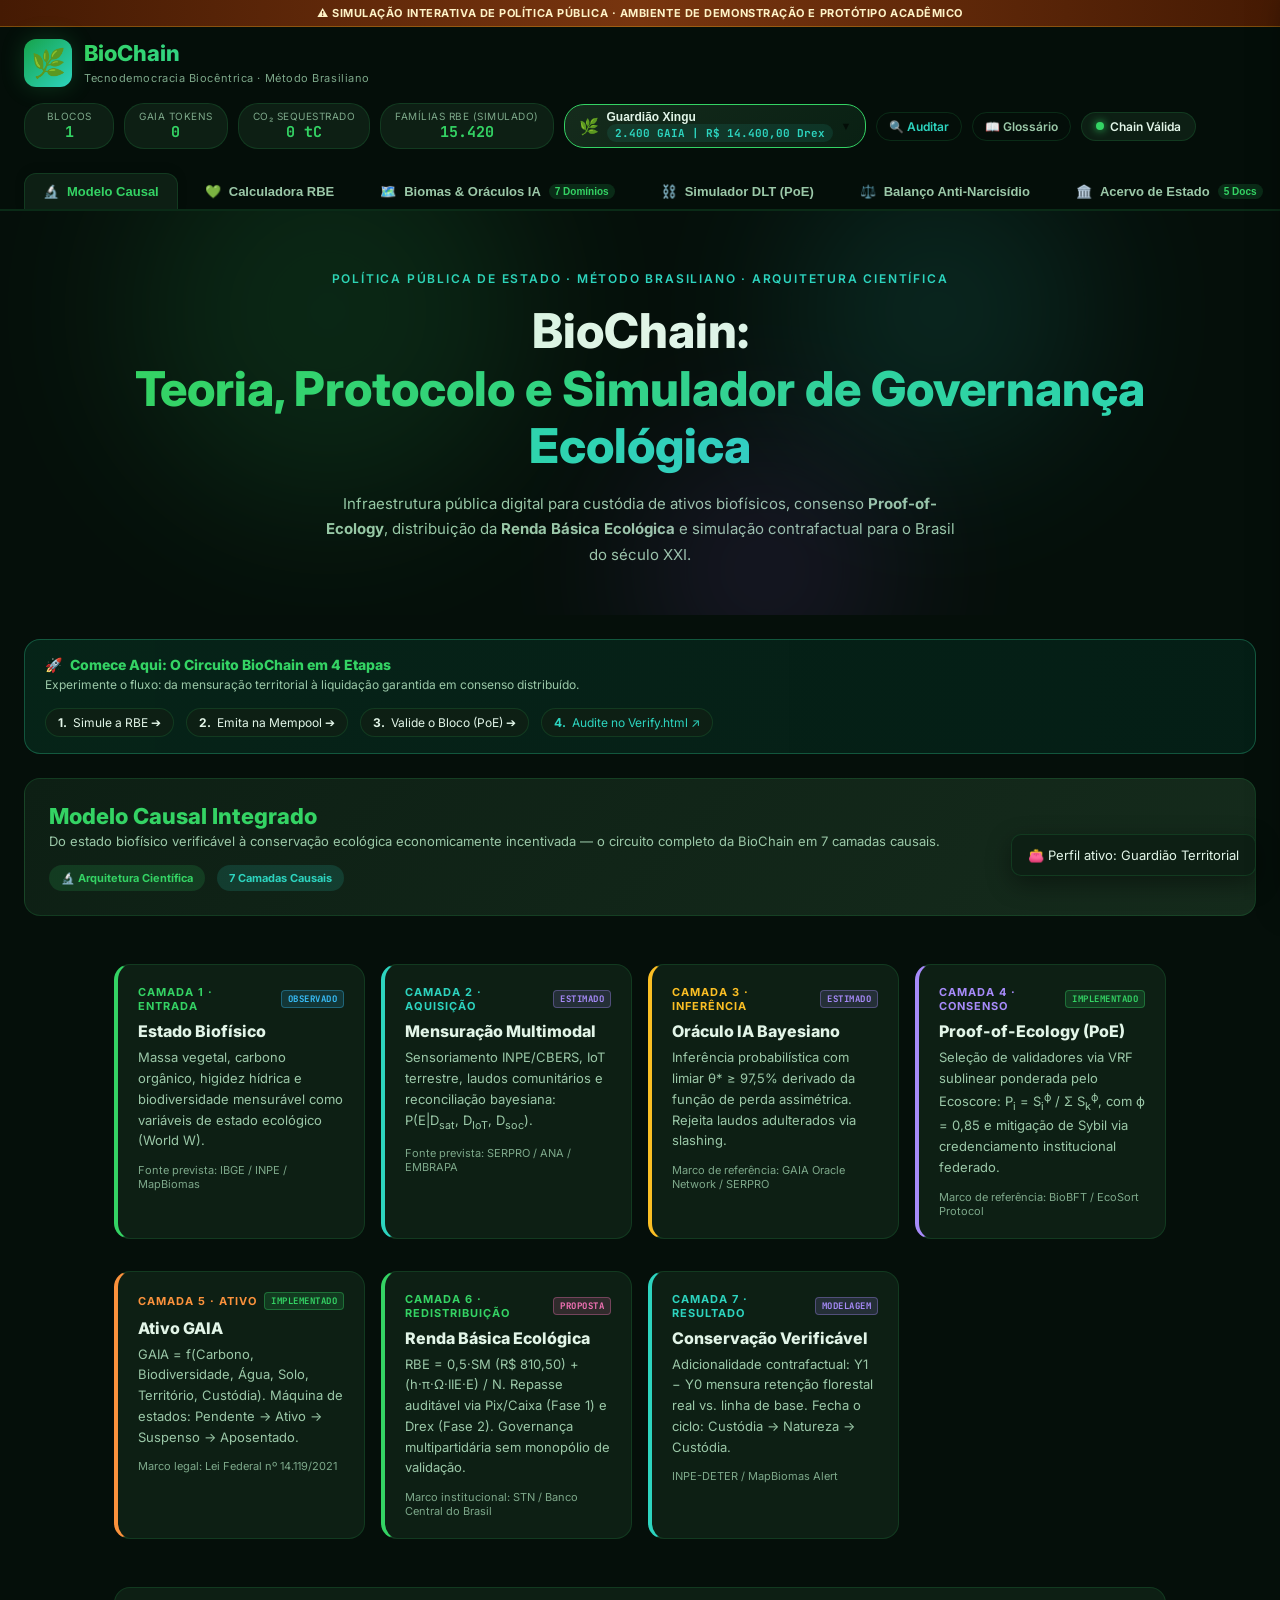
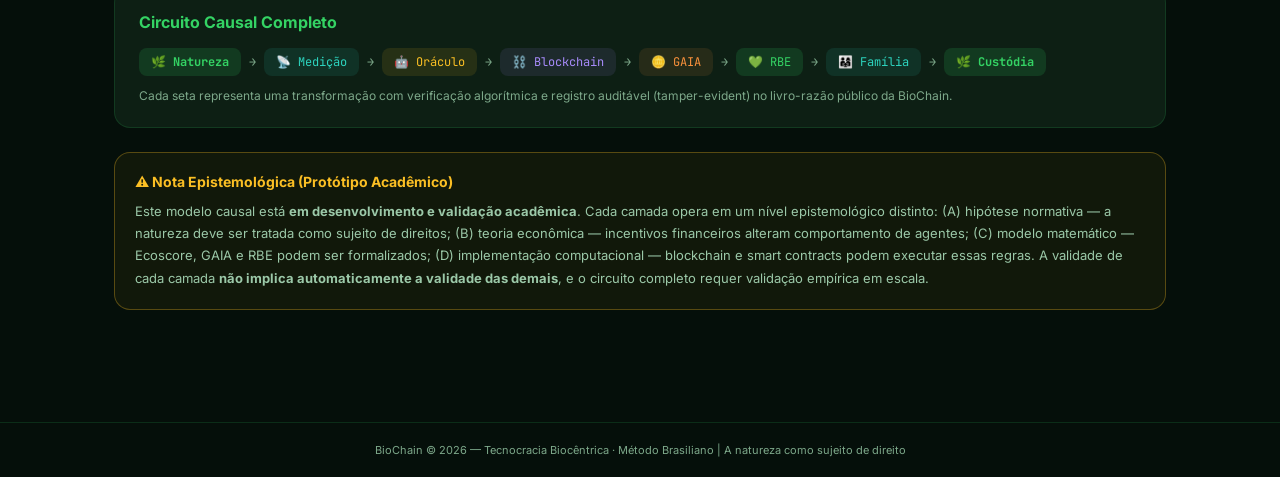
==== commit 9e8eb9b5: "feat: implementa consenso Proof-of-Ecology com EcoScore e IIE, auditoria independente verify.html e " ====
--- a/index.html
+++ b/index.html
@@ -83,6 +83,9 @@
       <button class="tab-btn" id="btn-tab-politica" onclick="switchTab('politica')" role="tab" aria-selected="false" aria-controls="tab-politica" tabindex="0">
         <span>🏛️</span> Acervo de Estado <span class="tab-badge">5 Docs</span>
       </button>
+      <button class="tab-btn" id="btn-tab-poe" onclick="switchTab('poe')" role="tab" aria-selected="false" aria-controls="tab-poe" tabindex="0">
+        <span>🌱</span> Consenso PoE &amp; EcoScore
+      </button>
     </nav>
   </header>
 
@@ -346,6 +349,7 @@
           <button class="btn btn-primary" style="margin-top: 16px; width: 100%;" onclick="simulateRBEDeposit()">
             <span>🚀</span> Simular Emissão de Lote RBE On-Chain
           </button>
+          <div id="rbe-disjuntor-notice" style="display:none; margin-top:14px; padding:12px; border-radius:var(--radius-sm); border-left:4px solid var(--red); background:rgba(239,68,68,0.12); font-size:12px; color:#fca5a5; line-height:1.5;"></div>
         </div>
       </div>
     </section>
@@ -544,6 +548,7 @@
             <button class="btn btn-primary" style="width: 100%; margin-top: 8px;" onclick="syncMapWithCalculator()">
               <span>💚</span> Simular RBE neste Bioma
             </button>
+          </div>
         </div>
       </div>
 
@@ -840,8 +845,8 @@
             <li>❌ <b>Insegurança Jurídica:</b> Risco constante de embargo, multas do IBAMA e perda de acesso a crédito rural.</li>
             <li>❌ <b>Horizonte Econômico:</b> Degradação do solo em 5 a 7 anos, transformando ativos em desertos.</li>
           </ul>
-          <div style="background: rgba(239, 68, 68, 0.1); border-radius: var(--radius-sm); padding: 12px; margin-top: 16px; font-size: 12px; color: #fca5a5;">
-            <b>VPL em 10 Anos:</b> R$ 2.450 / ha (Taxa de desconto social r = 6,5% a.a.; corte raso inicial + pasto com decaimento acelerado e risco de embargo IBAMA).
+          <div id="vpl-card-predatory" style="background: rgba(239, 68, 68, 0.1); border-radius: var(--radius-sm); padding: 12px; margin-top: 16px; font-size: 12px; color: #fca5a5;">
+            <b>VPL em 10 Anos:</b> R$ 2.839 / ha (Taxa de desconto social r = 6,5% a.a.; corte raso inicial + pasto com decaimento acelerado e risco de embargo IBAMA).
           </div>
         </div>
 
@@ -857,8 +862,8 @@
             <li>✅ <b>Colateralização Financeira:</b> Ativos GAIA auditáveis servem de garantia em empréstimos verdes no SFN.</li>
             <li>✅ <b>Soberania e Reconhecimento:</b> O Brasil como polo regulador de ativos ambientais auditáveis e rastreáveis internacionalmente.</li>
           </ul>
-          <div style="background: rgba(52, 211, 100, 0.1); border-radius: var(--radius-sm); padding: 12px; margin-top: 16px; font-size: 12px; color: #86efac;">
-            <b>VPL em 10 Anos:</b> R$ 14.800 / ha (Taxa de desconto social r = 6,5% a.a.; fluxo contínuo PSA R$ 12,50/ha·mês + créditos GAIA e RBE).
+          <div id="vpl-card-biocentric" style="background: rgba(52, 211, 100, 0.1); border-radius: var(--radius-sm); padding: 12px; margin-top: 16px; font-size: 12px; color: #86efac;">
+            <b>VPL em 10 Anos:</b> R$ 13.293 / ha (Taxa de desconto social r = 6,5% a.a.; fluxo contínuo PSA R$ 12,50/ha·mês + créditos GAIA e RBE).
           </div>
         </div>
       </div>
@@ -887,10 +892,10 @@
             Documentação legislativa, regulatória e técnica submetida para transformar a BioChain em política de Estado brasileira.
           </p>
         </div>
-        <a href="https://github.com/PSousa22/biochain/tree/main/politica-publica" target="_blank" class="btn btn-ghost">
+        <a href="https://github.com/PABSousa97/biochain/tree/main/politica-publica" target="_blank" class="btn btn-ghost">
           <span>🐙</span> Ver Acervo no GitHub
         </a>
-      
+      </div>
       
       <!-- Tabela de Memória de Cálculo VPL em 10 Anos (Item C2) -->
       <div class="card" style="background: var(--surface2); border: 1px solid var(--border); padding: 20px; margin-top: 16px;">
@@ -940,21 +945,20 @@
               </tr>
               <tr style="background: rgba(255,255,255,0.05); font-weight: 700;">
                 <td><b>VPL (r=6,5%)</b></td>
-                <td colspan="2" style="color: var(--red);">VPL em 10 Anos: R$ 2.450 / ha (Exaustivo / Degradação)</td>
-                <td colspan="2" style="color: var(--green);">VPL em 10 Anos: R$ 14.800 / ha (Perpétuo / Regenerativo)</td>
+                <td id="vpl-table-predatory" colspan="2" style="color: var(--red);">VPL em 10 Anos: R$ 2.839 / ha (Exaustivo / Degradação)</td>
+                <td id="vpl-table-biocentric" colspan="2" style="color: var(--green);">VPL em 10 Anos: R$ 13.293 / ha (Perpétuo / Regenerativo)</td>
               </tr>
             </tbody>
           </table>
         </div>
         <div style="margin-top: 14px; padding: 12px; border-left: 3px solid var(--teal); background: rgba(45,212,191,0.06); font-size: 12px; color: var(--text2); line-height: 1.5;">
-          <b>Modelo Estratégico de Dissuasão & Enforcement (C3):</b> O limiar de dissuasão do desmatamento ilegal é dado por <code>p* = (VP_desmate − VP_custódia) / S</code>, onde <code>p</code> é a probabilidade de autuação e <code>S</code> a sanção financeira/confisco. Como a BioChain eleva <code>VP_custódia</code> de R$ 2.450 para R$ 14.800/ha, a condição <code>VP_custódia &gt; VP_desmate</code> torna a preservação economicamente dominante mesmo sob fiscalização moderada, reduzindo a sobrecarga fiscal do aparato repressivo estatal.
-        </div>
-      </div>
-
-<p style="font-size: 11.5px; color: var(--text3); margin: 12px 0 20px 0; line-height: 1.5;">
+          <b>Modelo Estratégico de Dissuasão & Enforcement (C3):</b> O limiar de dissuasão do desmatamento ilegal é dado por <code>p* = (VP_desmate − VP_custódia) / S</code>, onde <code>p</code> é a probabilidade de autuação e <code>S</code> a sanção financeira/confisco. Como a BioChain eleva <code>VP_custódia</code> de R$ 2.839 para R$ 13.293/ha (e R$ 1.791/ha no baseline sem RBE), a condição <code>VP_custódia &gt; VP_desmate</code> torna a preservação economicamente dominante mesmo sob fiscalização moderada, reduzindo a sobrecarga fiscal do aparato repressivo estatal.
+        </div>
+      </div>
+
+      <p style="font-size: 11.5px; color: var(--text3); margin: 12px 0 20px 0; line-height: 1.5;">
         <b>Nota Metodológica & Formulação do VPL <span class="data-tag data-tag-sim">Simulado</span> (§6):</b> <code>VPL_j = -I_{0,j} + \sum_{t=1}^T \frac{FC_{j,t}}{(1+r)^t}</code>. A comparação considera taxa de desconto social r = 6,5% a.a., custos de transação, monitoramento e dedução de riscos de reversão. Projeções de simulação computacional não configuram comprovação causal empírica definitiva.
       </p>
-</div>
 
       <div class="policy-cards-grid">
         <!-- Card 1 -->
@@ -968,7 +972,7 @@
           </div>
           <div class="policy-actions">
             <button class="btn btn-secondary btn-sm" onclick="openDocModal('01')">Ler Online</button>
-            <a href="https://github.com/PSousa22/biochain/blob/main/politica-publica/01_politica_publica_diretriz.md" target="_blank" class="btn btn-ghost btn-sm">GitHub</a>
+            <a href="https://github.com/PABSousa97/biochain/blob/main/politica-publica/01_politica_publica_diretriz.md" target="_blank" class="btn btn-ghost btn-sm">GitHub</a>
           </div>
         </div>
 
@@ -983,7 +987,7 @@
           </div>
           <div class="policy-actions">
             <button class="btn btn-secondary btn-sm" onclick="openDocModal('02')">Ler Online</button>
-            <a href="https://github.com/PSousa22/biochain/blob/main/politica-publica/02_one_pager_executivo.md" target="_blank" class="btn btn-ghost btn-sm">GitHub</a>
+            <a href="https://github.com/PABSousa97/biochain/blob/main/politica-publica/02_one_pager_executivo.md" target="_blank" class="btn btn-ghost btn-sm">GitHub</a>
           </div>
         </div>
 
@@ -998,7 +1002,7 @@
           </div>
           <div class="policy-actions">
             <button class="btn btn-secondary btn-sm" onclick="openDocModal('03')">Ler Online</button>
-            <a href="https://github.com/PSousa22/biochain/blob/main/politica-publica/03_pitch_deck_institucional.md" target="_blank" class="btn btn-ghost btn-sm">GitHub</a>
+            <a href="https://github.com/PABSousa97/biochain/blob/main/politica-publica/03_pitch_deck_institucional.md" target="_blank" class="btn btn-ghost btn-sm">GitHub</a>
           </div>
         </div>
 
@@ -1013,7 +1017,7 @@
           </div>
           <div class="policy-actions">
             <button class="btn btn-secondary btn-sm" onclick="openDocModal('04')">Ler Online</button>
-            <a href="https://github.com/PSousa22/biochain/blob/main/politica-publica/04_anteprojeto_de_lei.md" target="_blank" class="btn btn-ghost btn-sm">GitHub</a>
+            <a href="https://github.com/PABSousa97/biochain/blob/main/politica-publica/04_anteprojeto_de_lei.md" target="_blank" class="btn btn-ghost btn-sm">GitHub</a>
           </div>
         </div>
 
@@ -1028,12 +1032,246 @@
           </div>
           <div class="policy-actions">
             <button class="btn btn-secondary btn-sm" onclick="openDocModal('05')">Ler Online</button>
-            <a href="https://github.com/PSousa22/biochain/blob/main/politica-publica/05_whitepaper_tecnico.md" target="_blank" class="btn btn-ghost btn-sm">GitHub</a>
+            <a href="https://github.com/PABSousa97/biochain/blob/main/politica-publica/05_whitepaper_tecnico.md" target="_blank" class="btn btn-ghost btn-sm">GitHub</a>
           </div>
         </div>
       </div>
     </section>
   </div>
+
+  <!-- ═══════════════════ TAB 7: CONSENSO PROOF-OF-ECOLOGY ═══════════════════ -->
+  <div id="tab-poe" class="tab-content" role="tabpanel" aria-labelledby="btn-tab-poe" tabindex="0">
+    <section class="poe-section">
+      <div class="biomes-header-box">
+        <div>
+          <div style="display:flex; align-items:center; gap:8px;">
+            <span class="badge" style="background:rgba(52,211,100,0.15); color:var(--green); font-size:11px; padding:4px 10px; border-radius:20px; font-weight:700;">TEORIA & PROTOCOLO (TEO-01)</span>
+            <span class="badge" style="background:rgba(45,212,191,0.15); color:var(--teal); font-size:11px; padding:4px 10px; border-radius:20px; font-weight:700;">CONSENSO BIOCÊNTRICO</span>
+          </div>
+          <h2 style="font-size: 24px; font-weight: 800; color: var(--green); margin-top: 8px;">Proof-of-Ecology (PoE): Consenso Fundamentado em Riquezas Naturais</h2>
+          <p style="font-size: 13px; color: var(--text2); margin-top: 4px; max-width: 850px; line-height: 1.6;">
+            Uma ruptura paradigmática com o desperdício termodinâmico do Proof-of-Work (PoW) e a plutocracia financeira do Proof-of-Stake (PoS). 
+            No PoE, a autoridade criptográfica é função direta da integridade ecossistêmica comprovada, da regeneração ativa e da custódia territorial soberana.
+          </p>
+        </div>
+        <a href="verify.html" class="btn btn-secondary">
+          <span>🔍</span> Auditoria Externa (Verify)
+        </a>
+      </div>
+
+      <!-- Comparativo Visual Triplo: PoW vs PoS vs PoE -->
+      <div style="display: grid; grid-template-columns: repeat(auto-fit, minmax(280px, 1fr)); gap: 16px; margin: 24px 0;">
+        <!-- PoW -->
+        <div class="card" style="background: rgba(239,68,68,0.04); border: 1px solid rgba(239,68,68,0.2); padding: 20px;">
+          <div style="display: flex; align-items: center; gap: 8px; margin-bottom: 12px;">
+            <span style="font-size: 24px;">⛏️</span>
+            <h3 style="font-size: 16px; font-weight: 700; color: var(--red);">Proof of Work (PoW)</h3>
+          </div>
+          <p style="font-size: 12px; color: var(--text2); line-height: 1.6; margin-bottom: 12px;">
+            <b>Trabalho:</b> Força bruta computacional de hashes SHA-256 arbitrários sem valor extrínseco.
+          </p>
+          <ul style="font-size: 12px; color: var(--text2); line-height: 1.7; padding-left: 18px;">
+            <li>❌ Desperdício massivo de eletricidade fóssil (termodinâmica cega).</li>
+            <li>❌ Corrida armamentista por ASICs especializados e data centers centralizados.</li>
+            <li>❌ Desconectado de qualquer métrica física da biosfera planetária.</li>
+          </ul>
+        </div>
+
+        <!-- PoS -->
+        <div class="card" style="background: rgba(251,191,36,0.04); border: 1px solid rgba(251,191,36,0.2); padding: 20px;">
+          <div style="display: flex; align-items: center; gap: 8px; margin-bottom: 12px;">
+            <span style="font-size: 24px;">💰</span>
+            <h3 style="font-size: 16px; font-weight: 700; color: var(--gold);">Proof of Stake (PoS)</h3>
+          </div>
+          <p style="font-size: 12px; color: var(--text2); line-height: 1.6; margin-bottom: 12px;">
+            <b>Stake:</b> Bloqueio de liquidez de moeda fiduciária ou tokens puramente financeiros.
+          </p>
+          <ul style="font-size: 12px; color: var(--text2); line-height: 1.7; padding-left: 18px;">
+            <li>⚠️ Risco estrutural de plutocracia: quem detém mais capital decide o consenso.</li>
+            <li>⚠️ Efeito Cantillon: juros compostos aumentam a concentração de governança.</li>
+            <li>⚠️ Slashing pune apenas falhas financeiras ou de liveness, ignorando a degradação da terra.</li>
+          </ul>
+        </div>
+
+        <!-- PoE -->
+        <div class="card" style="background: rgba(52,211,100,0.06); border: 1px solid rgba(52,211,100,0.3); padding: 20px; box-shadow: 0 0 15px rgba(52,211,100,0.08);">
+          <div style="display: flex; align-items: center; gap: 8px; margin-bottom: 12px;">
+            <span style="font-size: 24px;">🌱</span>
+            <h3 style="font-size: 16px; font-weight: 800; color: var(--green);">Proof of Ecology (PoE)</h3>
+          </div>
+          <p style="font-size: 12px; color: var(--text2); line-height: 1.6; margin-bottom: 12px;">
+            <b>Trabalho &amp; Stake:</b> Custódia territorial perpétua, biomassa sequestrada e sensoriamento auditável.
+          </p>
+          <ul style="font-size: 12px; color: var(--text2); line-height: 1.7; padding-left: 18px;">
+            <li>✅ <b>Trabalho Físico Útil:</b> Restauração de cobertura vegetal, monitoramento acústico e prevenção de queimadas.</li>
+            <li>✅ <b>Stake Territorial (A_i):</b> Hectares homologados sob tutela soberana em biomas brasileiros.</li>
+            <li>✅ <b>Slashing Ecológico:</b> Detecção de desmate pelo DETER/PRODES congela tokens e revoga o nó validador.</li>
+          </ul>
+        </div>
+      </div>
+
+      <!-- Fundamentação Matemática: EcoScore e IIE -->
+      <div class="card" style="background: var(--surface2); border: 1px solid var(--border); padding: 24px; margin-bottom: 24px;">
+        <h3 style="font-size: 17px; font-weight: 800; color: var(--teal); margin-bottom: 16px;">
+          📐 A Formulação Algorítmica do EcoScore (S_i) e do Índice de Integridade Ecológica (IIE)
+        </h3>
+        
+        <div style="display: grid; grid-template-columns: repeat(auto-fit, minmax(320px, 1fr)); gap: 20px;">
+          <!-- Coluna 1: EcoScore Formula -->
+          <div style="background: rgba(0,0,0,0.25); border-radius: var(--radius-sm); padding: 18px; border-left: 4px solid var(--green);">
+            <div style="font-size: 12px; text-transform: uppercase; color: var(--text3); font-weight: 700; margin-bottom: 8px;">1. Equação do EcoScore Territorial</div>
+            <div style="font-family: 'JetBrains Mono', monospace; font-size: 14px; color: var(--green); background: rgba(52,211,100,0.08); padding: 12px; border-radius: 6px; margin-bottom: 12px;">
+              S_i = A_i · IIE_i · (1 + β · Restauração_i) · Ω_bioma
+            </div>
+            <p style="font-size: 12px; color: var(--text2); line-height: 1.6;">
+              • <b>A_i:</b> Área homologada sob custódia perpétua (hectares).<br/>
+              • <b>IIE_i:</b> Índice de Integridade Ecológica multivariado [0, 1].<br/>
+              • <b>β = 0,25:</b> Bônus paramétrico de regeneração ativa comprovada em campo.<br/>
+              • <b>Ω_bioma:</b> Multiplicador de vulnerabilidade ecológica (Amazônia 1,20x; Mata Atlântica 1,30x; Caatinga 1,15x; etc.).
+            </p>
+          </div>
+
+          <!-- Coluna 2: IIE Formula -->
+          <div style="background: rgba(0,0,0,0.25); border-radius: var(--radius-sm); padding: 18px; border-left: 4px solid var(--teal);">
+            <div style="font-size: 12px; text-transform: uppercase; color: var(--text3); font-weight: 700; margin-bottom: 8px;">2. Composição do IIE Multimodal</div>
+            <div style="font-family: 'JetBrains Mono', monospace; font-size: 14px; color: var(--teal); background: rgba(45,212,191,0.08); padding: 12px; border-radius: 6px; margin-bottom: 12px;">
+              IIE_i = 0,40 · Canopy + 0,35 · NDVI + 0,25 · Hídrico
+            </div>
+            <p style="font-size: 12px; color: var(--text2); line-height: 1.6;">
+              • <b>Canopy (40%):</b> Cobertura de copa contínua auditada por imagens Sentinel-2 / CBERS-4A.<br/>
+              • <b>NDVI (35%):</b> Índice de vegetação por diferença normalizada contra estresse de seca.<br/>
+              • <b>Hídrico (25%):</b> Vazão e preservação de nascentes por telemetria IoT terrestre (ANA/CPRM).
+            </p>
+          </div>
+
+          <!-- Coluna 3: Disjuntor Biocêntrico & Anti-Sybil -->
+          <div style="background: rgba(0,0,0,0.25); border-radius: var(--radius-sm); padding: 18px; border-left: 4px solid var(--gold);">
+            <div style="font-size: 12px; text-transform: uppercase; color: var(--text3); font-weight: 700; margin-bottom: 8px;">3. Salvaguarda Biocêntrica &amp; Teto Anti-Sybil (25%)</div>
+            <div style="font-family: 'JetBrains Mono', monospace; font-size: 13px; color: var(--gold); background: rgba(251,191,36,0.08); padding: 12px; border-radius: 6px; margin-bottom: 12px;">
+              Se IIE_i &lt; 0,60 ⟹ S_i = 0 (Suspensão Imediata)<br/>
+              W_i = min(S_i^0,85 · R_i · C_i,  0,25 · ∑ W_k)
+            </div>
+            <p style="font-size: 12px; color: var(--text2); line-height: 1.6;">
+              • <b>Disjuntor Biocêntrico:</b> Se o IIE cai abaixo de 60%, o poder de validação colapsa a zero instantaneamente.<br/>
+              • <b>Poder Sublinear (φ = 0,85):</b> Curva côncava previne monopólio de latifúndios.<br/>
+              • <b>Teto 25%:</b> Nenhum nó isolado pode deter mais de um quarto do consenso da federação.
+            </p>
+          </div>
+        </div>
+      </div>
+
+      <!-- Simulador Interativo de EcoScore e Seleção de Validador -->
+      <div class="card" style="background: var(--surface2); border: 1px solid var(--border); padding: 24px; margin-bottom: 24px;">
+        <div style="display: flex; justify-content: space-between; align-items: center; flex-wrap: wrap; gap: 8px; margin-bottom: 16px;">
+          <h3 style="font-size: 17px; font-weight: 800; color: var(--green);">
+            🧪 Bancada Interativa de Simulação do Proof-of-Ecology
+          </h3>
+          <span style="font-size: 11px; font-family: 'JetBrains Mono', monospace; color: var(--text3);">
+            Altere os parâmetros territoriais para observar a resposta imediata do algoritmo
+          </span>
+        </div>
+
+        <div style="display: grid; grid-template-columns: repeat(auto-fit, minmax(280px, 1fr)); gap: 20px;">
+          <!-- Controles -->
+          <div>
+            <div class="form-group" style="margin-bottom: 14px;">
+              <label for="poe-sim-bioma">Bioma sob Custódia (Multiplicador Ω)</label>
+              <select id="poe-sim-bioma" class="form-control" onchange="calculateInteractivePoE()">
+                <option value="amz">Amazônia (Ω = 1,20x · Alta complexidade hidrológica)</option>
+                <option value="cer">Cerrado (Ω = 1,00x · Berço das águas nacionais)</option>
+                <option value="caa">Caatinga (Ω = 1,15x · Resiliência semiárida única)</option>
+                <option value="mat">Mata Atlântica (Ω = 1,30x · Máxima pressão antrópica)</option>
+                <option value="pan">Pantanal (Ω = 1,25x · Maior planície alagável)</option>
+                <option value="pam">Pampa (Ω = 1,05x · Campos sulinos)</option>
+                <option value="cos">Zona Costeira e Marinha (Ω = 1,10x · Manguezais e restingas)</option>
+              </select>
+            </div>
+
+            <div class="form-group" style="margin-bottom: 14px;">
+              <label for="poe-sim-area">Área Territorial Homologada (Hectares)</label>
+              <input type="number" id="poe-sim-area" class="form-control" value="2500" min="10" max="100000" step="50" oninput="calculateInteractivePoE()" />
+            </div>
+
+            <div class="form-group" style="margin-bottom: 14px;">
+              <div style="display: flex; justify-content: space-between;">
+                <label for="poe-sim-iie">Índice de Integridade Ecológica (IIE)</label>
+                <span id="poe-sim-iie-val" style="font-family:'JetBrains Mono'; font-weight:700; color:var(--teal);">88%</span>
+              </div>
+              <input type="range" id="poe-sim-iie" min="0" max="100" value="88" class="form-range" oninput="calculateInteractivePoE()" />
+              <div style="font-size: 10px; color: var(--text3); margin-top: 4px;">Arraste abaixo de 60% para disparar o Disjuntor Biocêntrico.</div>
+            </div>
+
+            <div class="form-group" style="margin-bottom: 14px;">
+              <div style="display: flex; justify-content: space-between;">
+                <label for="poe-sim-rest">Fator de Restauração Ativa (β = 0,25)</label>
+                <span id="poe-sim-rest-val" style="font-family:'JetBrains Mono'; font-weight:700; color:var(--green);">40%</span>
+              </div>
+              <input type="range" id="poe-sim-rest" min="0" max="100" value="40" class="form-range" oninput="calculateInteractivePoE()" />
+            </div>
+          </div>
+
+          <!-- Resultados Calculados -->
+          <div style="background: rgba(0,0,0,0.3); border-radius: var(--radius); padding: 20px; display: flex; flex-direction: column; justify-content: space-between;">
+            <div>
+              <div style="font-size: 11px; text-transform: uppercase; color: var(--text3); letter-spacing: 0.1em; font-weight: 700; margin-bottom: 6px;">
+                EcoScore Resultante (S_i)
+              </div>
+              <div id="poe-sim-ecoscore" style="font-size: 38px; font-weight: 800; font-family: 'JetBrains Mono', monospace; color: var(--green); margin-bottom: 8px;">
+                2.904
+              </div>
+              <div id="poe-sim-status" class="badge-ok" style="display: inline-block; padding: 6px 12px; font-size: 11px; border-radius: 6px; margin-bottom: 16px;">
+                🛡️ NÓ APTO AO CONSENSO — EcoScore Positivo
+              </div>
+
+              <div style="border-top: 1px solid var(--border); padding-top: 14px;">
+                <div style="font-size: 11px; color: var(--text3); margin-bottom: 4px;">Peso Ponderado na Eleição VRF:</div>
+                <div id="poe-sim-weight" style="font-family:'JetBrains Mono'; font-size: 16px; font-weight: 700; color: var(--teal);">
+                  892 (S_i^0,85 ponderado)
+                </div>
+              </div>
+            </div>
+
+            <div style="margin-top: 16px; font-size: 11.5px; color: var(--text2); line-height: 1.5; background: rgba(255,255,255,0.03); padding: 12px; border-radius: var(--radius-sm);">
+              💡 <b>Nota de Protocolo:</b> No PoE, os blocos não são minerados por quem queima mais energia, mas assinados pelo nó guardião sorteado pelo algoritmo VRF ponderado pelo EcoScore. Se a integridade for comprometida, o nó perde sua vez.
+            </div>
+          </div>
+        </div>
+      </div>
+
+      <!-- Tabela de Nós Guardiões da Rede Federada BioChain -->
+      <div class="card" style="background: var(--surface2); border: 1px solid var(--border); padding: 24px;">
+        <div style="display: flex; justify-content: space-between; align-items: center; flex-wrap: wrap; gap: 8px; margin-bottom: 16px;">
+          <h3 style="font-size: 16px; font-weight: 700; color: var(--teal);">
+            🌐 Nós Guardiões Ativos na Federação de Biomas
+          </h3>
+          <span style="font-size: 11px; color: var(--text3); font-family: 'JetBrains Mono', monospace;">
+            Mecanismo Anti-Sybil: Limite de 25% por entidade
+          </span>
+        </div>
+
+        <div style="overflow-x: auto;">
+          <table class="audit-table">
+            <thead>
+              <tr>
+                <th>Nó Guardião</th>
+                <th>Área Custodiada (ha)</th>
+                <th>IIE Auditado</th>
+                <th>Multiplicador Ω</th>
+                <th>Restauração Ativa</th>
+                <th>EcoScore (S_i)</th>
+                <th>Peso Consenso (Teto 25%)</th>
+                <th>Status Operacional</th>
+              </tr>
+            </thead>
+            <tbody id="poe-nodes-tbody">
+              <!-- Renderizado dinamicamente via renderPoENodesTable() -->
+            </tbody>
+          </table>
+        </div>
+      </div>
+    </section>
+  </div>
+
 
   <!-- ═══════════════════ DRAWER DA BIOWALLET ═══════════════════ -->
   <div id="wallet-drawer" class="wallet-drawer" role="region" aria-label="Painel da BioWallet Drex">
--- a/style.css
+++ b/style.css
@@ -121,6 +121,20 @@
   max-width: 640px; margin: 0 auto;
   color: var(--text2); font-size: 15px; line-height: 1.7;
 }
+.hero.hero-compact {
+  padding: 24px 24px 16px;
+  transition: padding 0.25s ease;
+}
+.hero.hero-compact .hero-desc {
+  display: none;
+}
+.hero.hero-compact .hero-title {
+  font-size: clamp(20px, 3.5vw, 28px);
+  margin-bottom: 6px;
+}
+.hero.hero-compact .hero-eyebrow {
+  margin-bottom: 6px;
+}
 
 /* ═══════════ LAYOUT ═══════════ */
 .main-grid {
